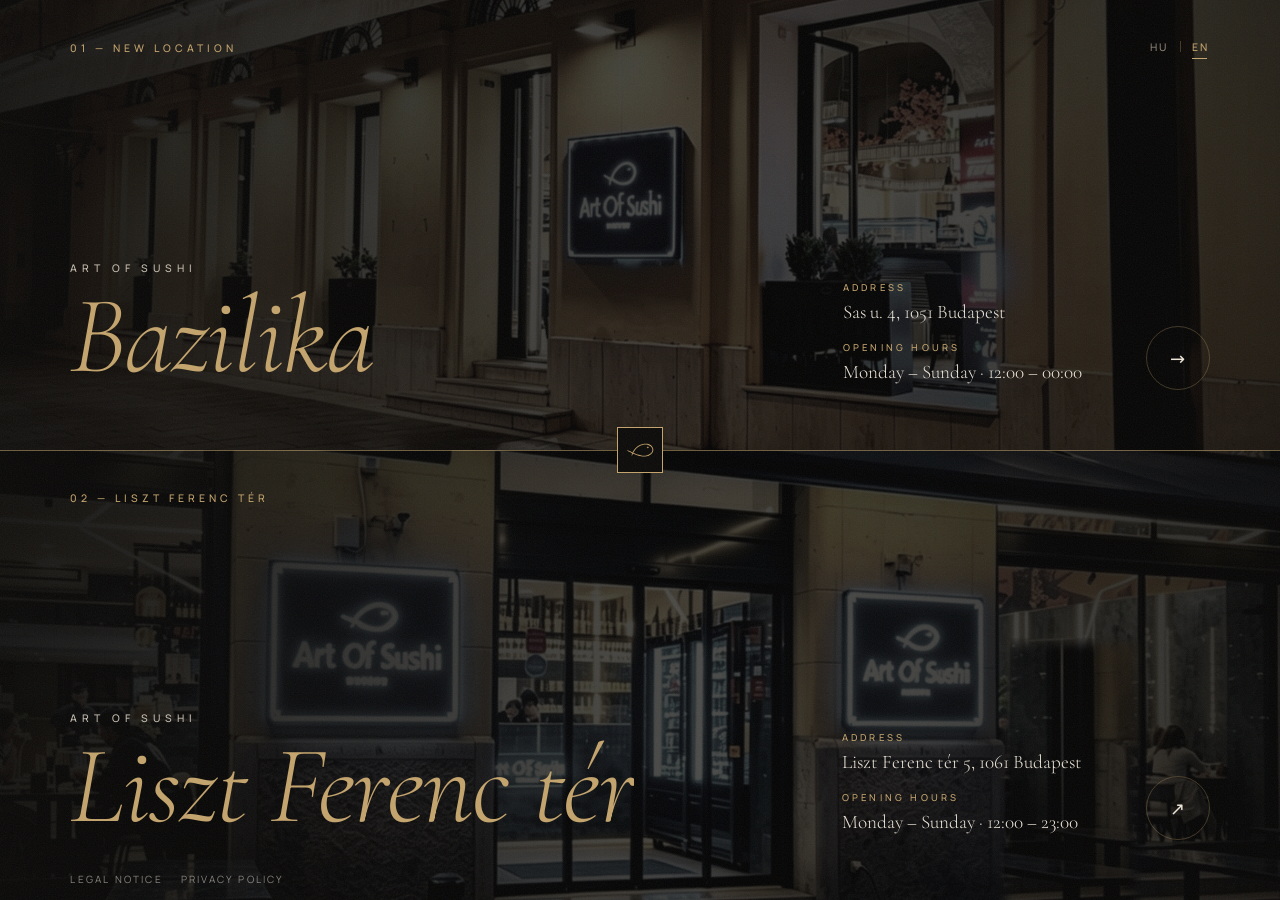
==== index.html @ 46c4f37b "Site files from live artofsushibp.hu (2026-11-20 snapshot) Co-Authored-By: Claude Opus 5.5 <noreply@" ====
<!doctype html>
<html lang="hu" data-open="12:00" data-close="00:00" data-phone="+36 30 516 1606">
<head>
  <meta charset="utf-8">
  <meta name="viewport" content="width=device-width, initial-scale=1">
  <title>Art of Sushi · Budapest · Bazilika &amp; Liszt Ferenc tér</title>
  <meta name="description" content="Art of Sushi Budapesten – két üzlet: az új Bazilika üzlet (Sas u. 4, 1051) és a Liszt Ferenc téri üzlet (Liszt Ferenc tér 5, 1061).">
  <link rel="canonical" href="https://artofsushibp.hu/">
  <meta property="og:title" content="Art of Sushi · Budapest">
  <meta property="og:description" content="Válasszon üzletet: Bazilika (Sas u. 4) vagy Liszt Ferenc tér 5.">
  <meta property="og:type" content="website">
  <meta property="og:url" content="https://artofsushibp.hu/">
  <meta property="og:image" content="https://artofsushibp.hu/images/ART02955.jpg">
  <meta property="og:site_name" content="Art of Sushi">
  <meta property="og:locale" content="hu_HU">
  <meta name="twitter:card" content="summary_large_image">
  <meta name="theme-color" content="#0b0a09">
  <link rel="icon" href="images/favicon.svg" type="image/svg+xml">

  <link rel="stylesheet" href="fonts/fonts.css?v=feef1cb7af">
  <link rel="stylesheet" href="css/entry.css?v=b4623e54b3">
  <script src="js/early.js?v=b8d6bb93be"></script>
  <script type="application/ld+json">
  {
    "@context": "https://schema.org",
    "@type": "WebSite",
    "name": "Art of Sushi Bazilika",
    "alternateName": ["Art of Sushi Budapest", "artofsushibp.hu"],
    "url": "https://artofsushibp.hu/"
  }
  </script>
</head>
<body>

  <main class="entry" aria-label="Válasszon üzletet">

    <!-- Új üzlet -->
    <a class="shop shop--new" href="bazilika.html" data-shop="new">
      <span class="shop__media"><img src="images/facade-bazilika.jpg" alt="" fetchpriority="high" width="2400" height="927"></span>
      <span class="shop__shade" aria-hidden="true"></span>
      <span class="shop__inner">
        <span class="shop__index"><span class="m"><span>01 — Új üzlet</span></span></span>
        <span class="shop__name">
          <span class="shop__brand"><span class="m"><span>Art of Sushi</span></span></span>
          <span class="shop__title"><span class="m"><span><em>Bazilika</em></span></span></span>
        </span>
        <span class="shop__info">
          <span class="shop__row"><span class="m"><span><small>Cím</small>Sas u. 4, 1051 Budapest</span></span></span>
          <span class="shop__row"><span class="m"><span><small>Nyitvatartás</small><span>Hétfő – Vasárnap · 12:00 – 00:00</span></span></span></span>
        </span>
        <span class="shop__go" aria-hidden="true"><i>→</i></span>
      </span>
    </a>

    <!-- Középső választóvonal -->
    <div class="divider" aria-hidden="true">
      <span class="divider__line"></span>
      <span class="divider__mark"><svg class="fishmark" viewBox="276 62 304 154" aria-hidden="true" focusable="false"><path fill="currentColor" d="M 338.726562 206.339844 C 340.070312 203.355469 341.234375 200.652344 342.347656 198.0625 C 343.597656 195.5 344.71875 193.035156 345.769531 190.496094 C 346.984375 188 348.09375 185.425781 349.222656 182.621094 C 349.859375 181.242188 350.492188 179.800781 351.128906 178.28125 C 351.773438 176.765625 352.359375 175.144531 353.152344 173.5 C 353.558594 172.597656 354.0625 171.472656 354.65625 170.152344 C 355.246094 168.828125 355.898438 167.300781 356.78125 165.683594 C 357.625 164.050781 358.550781 162.257812 359.539062 160.335938 L 359.632812 160.15625 C 359.695312 160.023438 359.851562 159.769531 359.960938 159.582031 L 360.6875 158.355469 C 361.167969 157.53125 361.65625 156.703125 362.148438 155.867188 C 363.128906 154.199219 364.097656 152.484375 365.242188 150.851562 C 366.34375 149.1875 367.464844 147.503906 368.597656 145.796875 C 369.820312 144.15625 371.058594 142.492188 372.308594 140.808594 C 382.4375 127.433594 395.820312 114.582031 411.476562 104.066406 C 427.105469 93.550781 445.085938 85.460938 463.503906 81.546875 C 472.699219 79.601562 481.976562 78.601562 490.964844 78.914062 C 492.085938 78.957031 493.207031 79 494.320312 79.042969 C 495.433594 79.09375 496.535156 79.238281 497.640625 79.328125 C 498.738281 79.449219 499.84375 79.5 500.925781 79.671875 C 502.011719 79.835938 503.089844 80 504.167969 80.160156 C 508.457031 80.808594 512.5625 81.84375 516.53125 83.125 C 532.382812 88.320312 545.203125 97.824219 552.824219 107.941406 C 556.675781 112.992188 559.238281 118.164062 560.789062 122.894531 C 561.546875 125.269531 562.035156 127.535156 562.386719 129.636719 C 562.660156 131.746094 562.839844 133.699219 562.828125 135.460938 C 562.84375 138.988281 562.472656 141.738281 562.121094 143.589844 C 561.976562 144.523438 561.765625 145.21875 561.675781 145.695312 C 561.570312 146.171875 561.511719 146.417969 561.511719 146.417969 C 561.511719 146.417969 561.457031 146.660156 561.320312 147.128906 C 561.179688 147.597656 561 148.300781 560.714844 149.207031 C 560.125 151.011719 559.175781 153.65625 557.539062 156.882812 C 555.890625 160.097656 553.59375 163.925781 550.296875 167.90625 C 548.679688 169.917969 546.800781 171.953125 544.703125 173.996094 C 542.605469 176.042969 540.273438 178.085938 537.691406 180.050781 C 532.539062 183.996094 526.441406 187.726562 519.511719 190.738281 C 516.03125 192.234375 512.429688 193.582031 508.507812 194.621094 C 507.542969 194.898438 506.566406 195.179688 505.585938 195.460938 C 504.589844 195.691406 503.585938 195.925781 502.582031 196.15625 C 501.570312 196.378906 500.566406 196.652344 499.535156 196.84375 C 498.503906 197.027344 497.46875 197.210938 496.425781 197.398438 C 488.078125 198.855469 479.199219 199.5 470.0625 199.320312 C 460.925781 199.121094 451.542969 198.148438 442.125 196.554688 C 432.703125 194.972656 423.253906 192.757812 413.921875 190.0625 C 404.558594 187.441406 395.339844 184.328125 386.332031 181.019531 C 377.324219 177.714844 368.546875 174.144531 360.097656 170.441406 C 357.976562 169.53125 355.882812 168.609375 353.816406 167.660156 C 351.746094 166.71875 349.683594 165.808594 347.65625 164.859375 C 345.632812 163.910156 343.625 162.972656 341.636719 162.042969 C 339.785156 161.152344 337.953125 160.273438 336.140625 159.402344 C 327.210938 155.105469 319.957031 151.402344 316.320312 149.582031 C 302.910156 142.789062 294.574219 140.277344 281.964844 137.167969 C 291.640625 145.820312 298.414062 151.34375 311.851562 158.324219 C 315.5 160.195312 322.804688 163.945312 331.835938 168.304688 C 333.671875 169.183594 335.527344 170.074219 337.402344 170.976562 C 339.417969 171.921875 341.453125 172.875 343.507812 173.835938 C 345.5625 174.796875 347.660156 175.722656 349.757812 176.679688 C 351.859375 177.640625 353.988281 178.582031 356.144531 179.507812 C 364.738281 183.273438 373.699219 186.917969 382.914062 190.300781 C 392.128906 193.679688 401.585938 196.875 411.214844 199.570312 C 420.828125 202.34375 430.640625 204.640625 440.472656 206.296875 C 450.308594 207.957031 460.175781 208.984375 469.871094 209.1875 C 479.566406 209.375 489.085938 208.691406 498.117188 207.113281 C 499.246094 206.910156 500.367188 206.707031 501.484375 206.507812 C 502.597656 206.296875 503.695312 206.007812 504.789062 205.761719 C 505.886719 205.507812 506.972656 205.253906 508.054688 205.003906 C 509.125 204.695312 510.1875 204.390625 511.246094 204.089844 C 515.476562 202.964844 519.597656 201.429688 523.4375 199.769531 C 531.144531 196.414062 537.917969 192.273438 543.683594 187.855469 C 546.570312 185.652344 549.191406 183.355469 551.5625 181.042969 C 553.929688 178.738281 556.058594 176.425781 557.914062 174.125 C 561.671875 169.566406 564.363281 165.117188 566.300781 161.328125 C 568.226562 157.527344 569.367188 154.355469 570.074219 152.183594 C 570.417969 151.089844 570.632812 150.238281 570.800781 149.675781 C 570.964844 149.109375 571.035156 148.8125 571.035156 148.8125 C 571.035156 148.8125 571.101562 148.515625 571.234375 147.9375 C 571.347656 147.355469 571.59375 146.511719 571.773438 145.371094 C 572.203125 143.113281 572.671875 139.734375 572.652344 135.375 C 572.664062 133.199219 572.453125 130.789062 572.101562 128.171875 C 571.679688 125.570312 571.070312 122.777344 570.144531 119.875 C 568.261719 114.09375 565.15625 107.890625 560.65625 101.984375 C 551.710938 90.148438 537.316406 79.585938 519.59375 73.753906 C 501.746094 67.992188 481.222656 67.589844 461.441406 71.886719 C 441.621094 76.101562 422.535156 84.714844 405.972656 95.847656 C 389.386719 106.988281 375.210938 120.605469 364.449219 134.8125 C 363.121094 136.601562 361.789062 138.355469 360.511719 140.117188 C 359.304688 141.929688 358.113281 143.722656 356.941406 145.488281 C 355.726562 147.230469 354.695312 149.050781 353.648438 150.832031 C 353.125 151.71875 352.609375 152.601562 352.09375 153.476562 C 351.835938 153.914062 351.582031 154.351562 351.324219 154.785156 C 351.210938 154.984375 351.042969 155.257812 350.976562 155.398438 L 350.878906 155.59375 C 349.824219 157.640625 348.84375 159.554688 347.945312 161.296875 C 347.015625 163.027344 346.320312 164.660156 345.699219 166.074219 C 345.074219 167.488281 344.542969 168.695312 344.117188 169.660156 C 343.292969 171.425781 342.726562 173.183594 342.15625 174.847656 C 341.589844 176.511719 341.082031 178.109375 340.617188 179.648438 C 339.839844 182.785156 339.285156 185.71875 338.828125 188.566406 C 338.535156 191.464844 338.371094 194.292969 338.28125 197.1875 C 338.328125 200.113281 338.519531 203.125 338.726562 206.339844 "/><path fill="currentColor" stroke-width="2.997" stroke-linecap="butt" stroke-linejoin="miter" stroke="currentColor" stroke-miterlimit="10" d="M 0.00126983 0.00166563 C -0.280181 -6.037791 -10.017583 -8.508301 -13.234718 -3.387467 C -16.451853 1.729458 -10.248216 9.402892 -4.533209 7.436648 C 1.185707 5.470404 1.510157 -4.212273 -4.013308 -6.663237 " transform="matrix(0.999288, 0, 0, -0.999288, 519.787794, 109.892289)"/></svg></span>
    </div>

    <!-- Régi üzlet -->
    <a class="shop shop--old" href="https://artofsushi.hu/" data-shop="old">
      <span class="shop__media"><img src="images/facade-liszt.jpg" alt="" width="2400" height="1025"></span>
      <span class="shop__shade" aria-hidden="true"></span>
      <span class="shop__inner">
        <span class="shop__index"><span class="m"><span>02 — Liszt Ferenc tér</span></span></span>
        <span class="shop__name">
          <span class="shop__brand"><span class="m"><span>Art of Sushi</span></span></span>
          <span class="shop__title"><span class="m"><span><em>Liszt Ferenc tér</em></span></span></span>
        </span>
        <span class="shop__info">
          <span class="shop__row"><span class="m"><span><small>Cím</small>Liszt Ferenc tér 5, 1061 Budapest</span></span></span>
          <span class="shop__row"><span class="m"><span><small>Nyitvatartás</small>Hétfő – Vasárnap · 12:00 – 23:00</span></span></span>
        </span>
        <span class="shop__go" aria-hidden="true"><i>↗</i></span>
      </span>
    </a>

  </main>

  <!-- Nyelvváltó -->
  <div class="entry-lang"><div class="lang" role="group" aria-label="Nyelv / Language"><button type="button" data-lang="hu" aria-pressed="true" lang="hu">HU</button><span aria-hidden="true"></span><button type="button" data-lang="en" aria-pressed="false" lang="en">EN</button></div></div>

  <!-- Jogi linkek -->
  <nav class="entry-legal" aria-label="Jogi információk"><a href="impresszum.html">Impresszum</a><a href="adatkezeles.html">Adatkezelési tájékoztató</a></nav>

  <!-- Átmenet -->
  <div class="curtain" aria-hidden="true"></div>

  <script src="js/content-i18n.js?v=18daadabd7"></script>
  <script src="js/i18n.js?v=87460ef37c"></script>
  <script src="js/entry.js?v=c4b6f5b7b9"></script>
</body>
</html>
---- fonts/fonts.css ----
/* Saját tárhelyen lévő betűtípusok (GDPR: nincs kérés a Google felé). Forrás: Google Fonts, SIL Open Font License. */
/* latin-ext */
@font-face {
  font-family: 'Cormorant Garamond';
  font-style: italic;
  font-weight: 300;
  font-display: swap;
  src: url(CormorantGaramond-300i-latin-ext.woff2) format('woff2');
  unicode-range: U+0100-02BA, U+02BD-02C5, U+02C7-02CC, U+02CE-02D7, U+02DD-02FF, U+0304, U+0308, U+0329, U+1D00-1DBF, U+1E00-1E9F, U+1EF2-1EFF, U+2020, U+20A0-20AB, U+20AD-20C4, U+2113, U+2C60-2C7F, U+A720-A7FF;
}
/* latin */
@font-face {
  font-family: 'Cormorant Garamond';
  font-style: italic;
  font-weight: 300;
  font-display: swap;
  src: url(CormorantGaramond-300i-latin.woff2) format('woff2');
  unicode-range: U+0000-00FF, U+0131, U+0152-0153, U+02BB-02BC, U+02C6, U+02DA, U+02DC, U+0304, U+0308, U+0329, U+2000-206F, U+20AC, U+2122, U+2191, U+2193, U+2212, U+2215, U+FEFF, U+FFFD;
}
/* latin-ext */
@font-face {
  font-family: 'Cormorant Garamond';
  font-style: italic;
  font-weight: 400;
  font-display: swap;
  src: url(CormorantGaramond-400i-latin-ext.woff2) format('woff2');
  unicode-range: U+0100-02BA, U+02BD-02C5, U+02C7-02CC, U+02CE-02D7, U+02DD-02FF, U+0304, U+0308, U+0329, U+1D00-1DBF, U+1E00-1E9F, U+1EF2-1EFF, U+2020, U+20A0-20AB, U+20AD-20C4, U+2113, U+2C60-2C7F, U+A720-A7FF;
}
/* latin */
@font-face {
  font-family: 'Cormorant Garamond';
  font-style: italic;
  font-weight: 400;
  font-display: swap;
  src: url(CormorantGaramond-400i-latin.woff2) format('woff2');
  unicode-range: U+0000-00FF, U+0131, U+0152-0153, U+02BB-02BC, U+02C6, U+02DA, U+02DC, U+0304, U+0308, U+0329, U+2000-206F, U+20AC, U+2122, U+2191, U+2193, U+2212, U+2215, U+FEFF, U+FFFD;
}
/* latin-ext */
@font-face {
  font-family: 'Cormorant Garamond';
  font-style: normal;
  font-weight: 300;
  font-display: swap;
  src: url(CormorantGaramond-300-latin-ext.woff2) format('woff2');
  unicode-range: U+0100-02BA, U+02BD-02C5, U+02C7-02CC, U+02CE-02D7, U+02DD-02FF, U+0304, U+0308, U+0329, U+1D00-1DBF, U+1E00-1E9F, U+1EF2-1EFF, U+2020, U+20A0-20AB, U+20AD-20C4, U+2113, U+2C60-2C7F, U+A720-A7FF;
}
/* latin */
@font-face {
  font-family: 'Cormorant Garamond';
  font-style: normal;
  font-weight: 300;
  font-display: swap;
  src: url(CormorantGaramond-300-latin.woff2) format('woff2');
  unicode-range: U+0000-00FF, U+0131, U+0152-0153, U+02BB-02BC, U+02C6, U+02DA, U+02DC, U+0304, U+0308, U+0329, U+2000-206F, U+20AC, U+2122, U+2191, U+2193, U+2212, U+2215, U+FEFF, U+FFFD;
}
/* latin-ext */
@font-face {
  font-family: 'Cormorant Garamond';
  font-style: normal;
  font-weight: 400;
  font-display: swap;
  src: url(CormorantGaramond-400-latin-ext.woff2) format('woff2');
  unicode-range: U+0100-02BA, U+02BD-02C5, U+02C7-02CC, U+02CE-02D7, U+02DD-02FF, U+0304, U+0308, U+0329, U+1D00-1DBF, U+1E00-1E9F, U+1EF2-1EFF, U+2020, U+20A0-20AB, U+20AD-20C4, U+2113, U+2C60-2C7F, U+A720-A7FF;
}
/* latin */
@font-face {
  font-family: 'Cormorant Garamond';
  font-style: normal;
  font-weight: 400;
  font-display: swap;
  src: url(CormorantGaramond-400-latin.woff2) format('woff2');
  unicode-range: U+0000-00FF, U+0131, U+0152-0153, U+02BB-02BC, U+02C6, U+02DA, U+02DC, U+0304, U+0308, U+0329, U+2000-206F, U+20AC, U+2122, U+2191, U+2193, U+2212, U+2215, U+FEFF, U+FFFD;
}
/* latin-ext */
@font-face {
  font-family: 'Cormorant Garamond';
  font-style: normal;
  font-weight: 500;
  font-display: swap;
  src: url(CormorantGaramond-500-latin-ext.woff2) format('woff2');
  unicode-range: U+0100-02BA, U+02BD-02C5, U+02C7-02CC, U+02CE-02D7, U+02DD-02FF, U+0304, U+0308, U+0329, U+1D00-1DBF, U+1E00-1E9F, U+1EF2-1EFF, U+2020, U+20A0-20AB, U+20AD-20C4, U+2113, U+2C60-2C7F, U+A720-A7FF;
}
/* latin */
@font-face {
  font-family: 'Cormorant Garamond';
  font-style: normal;
  font-weight: 500;
  font-display: swap;
  src: url(CormorantGaramond-500-latin.woff2) format('woff2');
  unicode-range: U+0000-00FF, U+0131, U+0152-0153, U+02BB-02BC, U+02C6, U+02DA, U+02DC, U+0304, U+0308, U+0329, U+2000-206F, U+20AC, U+2122, U+2191, U+2193, U+2212, U+2215, U+FEFF, U+FFFD;
}
/* latin-ext */
@font-face {
  font-family: 'Manrope';
  font-style: normal;
  font-weight: 300;
  font-display: swap;
  src: url(Manrope-300-latin-ext.woff2) format('woff2');
  unicode-range: U+0100-02BA, U+02BD-02C5, U+02C7-02CC, U+02CE-02D7, U+02DD-02FF, U+0304, U+0308, U+0329, U+1D00-1DBF, U+1E00-1E9F, U+1EF2-1EFF, U+2020, U+20A0-20AB, U+20AD-20C4, U+2113, U+2C60-2C7F, U+A720-A7FF;
}
/* latin */
@font-face {
  font-family: 'Manrope';
  font-style: normal;
  font-weight: 300;
  font-display: swap;
  src: url(Manrope-300-latin.woff2) format('woff2');
  unicode-range: U+0000-00FF, U+0131, U+0152-0153, U+02BB-02BC, U+02C6, U+02DA, U+02DC, U+0304, U+0308, U+0329, U+2000-206F, U+20AC, U+2122, U+2191, U+2193, U+2212, U+2215, U+FEFF, U+FFFD;
}
/* latin-ext */
@font-face {
  font-family: 'Manrope';
  font-style: normal;
  font-weight: 400;
  font-display: swap;
  src: url(Manrope-400-latin-ext.woff2) format('woff2');
  unicode-range: U+0100-02BA, U+02BD-02C5, U+02C7-02CC, U+02CE-02D7, U+02DD-02FF, U+0304, U+0308, U+0329, U+1D00-1DBF, U+1E00-1E9F, U+1EF2-1EFF, U+2020, U+20A0-20AB, U+20AD-20C4, U+2113, U+2C60-2C7F, U+A720-A7FF;
}
/* latin */
@font-face {
  font-family: 'Manrope';
  font-style: normal;
  font-weight: 400;
  font-display: swap;
  src: url(Manrope-400-latin.woff2) format('woff2');
  unicode-range: U+0000-00FF, U+0131, U+0152-0153, U+02BB-02BC, U+02C6, U+02DA, U+02DC, U+0304, U+0308, U+0329, U+2000-206F, U+20AC, U+2122, U+2191, U+2193, U+2212, U+2215, U+FEFF, U+FFFD;
}
/* latin-ext */
@font-face {
  font-family: 'Manrope';
  font-style: normal;
  font-weight: 500;
  font-display: swap;
  src: url(Manrope-500-latin-ext.woff2) format('woff2');
  unicode-range: U+0100-02BA, U+02BD-02C5, U+02C7-02CC, U+02CE-02D7, U+02DD-02FF, U+0304, U+0308, U+0329, U+1D00-1DBF, U+1E00-1E9F, U+1EF2-1EFF, U+2020, U+20A0-20AB, U+20AD-20C4, U+2113, U+2C60-2C7F, U+A720-A7FF;
}
/* latin */
@font-face {
  font-family: 'Manrope';
  font-style: normal;
  font-weight: 500;
  font-display: swap;
  src: url(Manrope-500-latin.woff2) format('woff2');
  unicode-range: U+0000-00FF, U+0131, U+0152-0153, U+02BB-02BC, U+02C6, U+02DA, U+02DC, U+0304, U+0308, U+0329, U+2000-206F, U+20AC, U+2122, U+2191, U+2193, U+2212, U+2215, U+FEFF, U+FFFD;
}
/* latin-ext */
@font-face {
  font-family: 'Manrope';
  font-style: normal;
  font-weight: 600;
  font-display: swap;
  src: url(Manrope-600-latin-ext.woff2) format('woff2');
  unicode-range: U+0100-02BA, U+02BD-02C5, U+02C7-02CC, U+02CE-02D7, U+02DD-02FF, U+0304, U+0308, U+0329, U+1D00-1DBF, U+1E00-1E9F, U+1EF2-1EFF, U+2020, U+20A0-20AB, U+20AD-20C4, U+2113, U+2C60-2C7F, U+A720-A7FF;
}
/* latin */
@font-face {
  font-family: 'Manrope';
  font-style: normal;
  font-weight: 600;
  font-display: swap;
  src: url(Manrope-600-latin.woff2) format('woff2');
  unicode-range: U+0000-00FF, U+0131, U+0152-0153, U+02BB-02BC, U+02C6, U+02DA, U+02DC, U+0304, U+0308, U+0329, U+2000-206F, U+20AC, U+2122, U+2191, U+2193, U+2212, U+2215, U+FEFF, U+FFFD;
}
/* csak az oldalon használt japán írásjegyek */
@font-face {
  font-family: 'Noto Serif JP';
  font-style: normal;
  font-weight: 300;
  font-display: swap;
  src: url(NotoSerifJP-300-subset.woff2) format('woff2');
  unicode-range: U+3046, U+304d, U+3052, U+3057, U+305f, U+3069, U+306e, U+3081, U+3093, U+30ab, U+30b1, U+30b5, U+30c0, U+30c1, U+30c3, U+30d1, U+30dd, U+30e7, U+30e9, U+30eb, U+4e3c, U+523a, U+524d, U+53f8, U+5bff, U+5dfb, U+63da, U+6599, U+677f, U+6c41, U+7092, U+7269, U+7279, U+7406, U+7c73, U+7d30, U+8266, U+82b8, U+83dc, U+84b8, U+8853, U+88cf, U+88fd, U+8eab, U+8ecd, U+9244, U+98ef, U+9ba8, U+9c3b, U+9ed2, U+9f8d;
}
/* csak az oldalon használt japán írásjegyek */
@font-face {
  font-family: 'Noto Serif JP';
  font-style: normal;
  font-weight: 500;
  font-display: swap;
  src: url(NotoSerifJP-500-subset.woff2) format('woff2');
  unicode-range: U+3046, U+304d, U+3052, U+3057, U+305f, U+3069, U+306e, U+3081, U+3093, U+30ab, U+30b1, U+30b5, U+30c0, U+30c1, U+30c3, U+30d1, U+30dd, U+30e7, U+30e9, U+30eb, U+4e3c, U+523a, U+524d, U+53f8, U+5bff, U+5dfb, U+63da, U+6599, U+677f, U+6c41, U+7092, U+7269, U+7279, U+7406, U+7c73, U+7d30, U+8266, U+82b8, U+83dc, U+84b8, U+8853, U+88cf, U+88fd, U+8eab, U+8ecd, U+9244, U+98ef, U+9ba8, U+9c3b, U+9ed2, U+9f8d;
}
---- css/entry.css ----
/* Art of Sushi — üzletválasztó kezdőlap */
:root{
  --bg:#0b0a09; --text:#ede6d9; --text-2:#c8c0b2; --muted:#8a8274;
  --gold:#c4a46c; --line:rgba(196,164,108,.3);
  --f-display:"Cormorant Garamond","Times New Roman",serif;
  --f-body:"Manrope",system-ui,sans-serif;
  --f-jp:"Noto Serif JP",serif;
  --pad:clamp(22px,5.5vw,96px);
  --ease:cubic-bezier(.19,1,.22,1); --ease-io:cubic-bezier(.77,0,.18,1);
}
*,*::before,*::after{box-sizing:border-box}
html,body{margin:0;height:100%;background:var(--bg);color:var(--text);overflow:hidden}
body{font:300 15px/1.6 var(--f-body);-webkit-font-smoothing:antialiased}
body::after{content:"";position:fixed;inset:0;pointer-events:none;z-index:50;opacity:.07;
  background-image:url("data:image/svg+xml,%3Csvg xmlns='http://www.w3.org/2000/svg' width='160' height='160'%3E%3Cfilter id='n'%3E%3CfeTurbulence type='fractalNoise' baseFrequency='.9' numOctaves='3' stitchTiles='stitch'/%3E%3C/filter%3E%3Crect width='100%25' height='100%25' filter='url(%23n)'/%3E%3C/svg%3E")}
img{display:block}
em{font-style:italic;font-weight:300;color:var(--gold)}
.jp{font-family:var(--f-jp);font-weight:300}
:focus-visible{outline:1px solid var(--gold);outline-offset:-6px}
.m{display:inline-block;overflow:hidden;vertical-align:top;padding-bottom:.08em}
.m>span{display:inline-block}

/* ---------- Váz ---------- */
.entry{position:fixed;inset:0;display:flex;flex-direction:column}
.shop{position:relative;flex:1 1 0;min-height:0;overflow:hidden;text-decoration:none;color:inherit;display:block;
  transition:flex-grow 1.2s var(--ease-io)}
.shop__media{position:absolute;inset:0;overflow:hidden;will-change:clip-path}
.shop__media img{width:100%;height:100%;object-fit:cover;transform:scale(1.06) translate3d(0,var(--py,0px),0);filter:brightness(.5) saturate(.9);
  transition:filter 1.2s var(--ease),transform 1.6s var(--ease)}
.shop__shade{position:absolute;inset:0;pointer-events:none;background:linear-gradient(90deg,rgba(11,10,9,.85) 0%,rgba(11,10,9,.35) 55%,rgba(11,10,9,.6) 100%)}
.shop__inner{position:absolute;inset:0;display:grid;grid-template-columns:1fr auto auto;align-items:end;gap:clamp(24px,5vw,90px);
  padding:0 var(--pad) clamp(26px,6vh,64px)}
.shop__index{position:absolute;top:clamp(22px,4.5vh,44px);left:var(--pad);font:500 10.5px var(--f-body);letter-spacing:.38em;text-transform:uppercase;color:var(--gold)}
.shop__name{display:flex;flex-direction:column}
.shop__brand{font:500 10.5px var(--f-body);letter-spacing:.46em;text-transform:uppercase;color:var(--text-2);margin-bottom:10px}
.shop__title{font:300 clamp(56px,8.6vw,150px)/.92 var(--f-display);letter-spacing:-.015em;white-space:nowrap}
.shop__info{display:flex;flex-direction:column;gap:14px;padding-bottom:10px}
.shop__row{font:300 clamp(17px,1.5vw,22px)/1.3 var(--f-display);color:var(--text)}
.shop__row small{display:block;font:500 9.5px var(--f-body);letter-spacing:.34em;text-transform:uppercase;color:var(--gold);margin-bottom:6px}
.shop__go{width:clamp(56px,5vw,74px);height:clamp(56px,5vw,74px);border-radius:50%;border:1px solid var(--line);display:grid;place-items:center;margin-bottom:6px;position:relative;overflow:hidden;
  transition:border-color .8s var(--ease),transform 1s var(--ease)}
.shop__go::before{content:"";position:absolute;inset:0;border-radius:50%;background:var(--gold);transform:scale(0);transition:transform .8s var(--ease)}
.shop__go i{position:relative;font-style:normal;font-size:18px;color:var(--text);transition:color .6s,transform .8s var(--ease)}

/* ---------- Választóvonal ---------- */
.divider{position:relative;flex:0 0 0;z-index:5;pointer-events:none}
.divider__line{position:absolute;left:0;right:0;top:-.5px;height:1px;background:var(--gold);opacity:.55;transform:scaleX(0);transition:transform 1.3s var(--ease-io) .15s,opacity .6s}
.divider__mark{position:absolute;left:50%;top:0;width:46px;height:46px;margin:-23px 0 0 -23px;display:grid;place-items:center;background:var(--bg);border:1px solid var(--gold);color:var(--gold);font-size:19px;padding:0 8px;
  opacity:0;transform:scale(.6) rotate(-8deg);transition:opacity 1s var(--ease) .9s,transform 1.2s var(--ease) .9s}

/* ---------- Nyitó animáció ---------- */
.js .shop--new .shop__media{clip-path:inset(100% 0 0 0)}
.js .shop--old .shop__media{clip-path:inset(0 0 100% 0)}
.shop__media{transition:clip-path 1.6s var(--ease-io) .75s}
.js .shop__media img{transform:scale(1.3)}
.js .shop .m>span{transform:translateY(110%);transition:transform 1.5s var(--ease)}
.js .shop__go{opacity:0;transform:scale(.7)}
.js .shop__shade{opacity:0;transition:opacity 1.4s var(--ease) 1s}

.ready .divider__line{transform:scaleX(1)}
.ready .divider__mark{opacity:1;transform:none}
.ready .shop .shop__media{clip-path:inset(0 0 0 0)}
.ready .shop .shop__media img{transform:scale(1.06) translate3d(0,var(--py,0px),0)}
.ready .shop__shade{opacity:1}
.ready .shop .m>span{transform:none}
.ready .shop__go{opacity:1;transform:none;transition:opacity 1s var(--ease) 1.9s,transform 1.2s var(--ease) 1.9s,border-color .8s var(--ease)}
.ready .shop--new .m>span{transition-delay:1.35s}
.ready .shop--new .shop__title .m>span{transition-delay:1.45s}
.ready .shop--new .shop__row:nth-child(1) .m>span{transition-delay:1.6s}
.ready .shop--new .shop__row:nth-child(2) .m>span{transition-delay:1.68s}
.ready .shop--old .m>span{transition-delay:1.5s}
.ready .shop--old .shop__title .m>span{transition-delay:1.6s}
.ready .shop--old .shop__row:nth-child(1) .m>span{transition-delay:1.75s}
.ready .shop--old .shop__row:nth-child(2) .m>span{transition-delay:1.83s}
/* a nyitás után a hover-átmenetek ne várjanak */
.settled .shop .m>span{transition-delay:0s!important}
.settled .shop__go{transition:border-color .8s var(--ease),transform 1s var(--ease)}

/* ---------- Hover (egér) ---------- */
@media (hover:hover) and (pointer:fine){
  .settled .shop:hover{flex-grow:1.32}
  .settled .entry:hover .shop:not(:hover) .shop__media img{filter:brightness(.28) saturate(.6)}
  .settled .shop:hover .shop__media img{filter:brightness(.72) saturate(1);transform:scale(1.02) translate3d(0,var(--py,0px),0)}
  .settled .shop:hover .shop__go{border-color:var(--gold);transform:scale(1.08)}
  .settled .shop:hover .shop__go::before{transform:scale(1)}
  .settled .shop:hover .shop__go i{color:var(--bg);transform:translateX(3px)}
  .settled .shop--old:hover .shop__go i{transform:translate(2px,-2px)}
}
.settled .shop:focus-visible .shop__go::before{transform:scale(1)}
.settled .shop:focus-visible .shop__go i{color:var(--bg)}

/* ---------- Kilépés ---------- */
.leaving .shop{transition:flex-grow 1.15s cubic-bezier(.55,0,.15,1)}
.leaving .shop.is-chosen{flex-grow:6}
.leaving .shop:not(.is-chosen){flex-grow:.0001}
.leaving .shop .m>span{transform:translateY(-110%);transition:transform .9s var(--ease-io)!important;transition-delay:0s!important}
.leaving .shop__go,.leaving .divider__mark{opacity:0;transition:opacity .5s!important}
.leaving .divider__line{opacity:0}
.leaving .shop.is-chosen .shop__media img{transform:scale(1.12);filter:brightness(.45)}
.curtain{position:fixed;inset:0;z-index:40;background:var(--bg);opacity:0;pointer-events:none;transition:opacity .55s var(--ease) .75s}
.leaving .curtain{opacity:1;pointer-events:auto}

/* ---------- Nyelvváltó ---------- */
.lang{display:inline-flex;align-items:center;gap:11px;font:500 10.5px/1 var(--f-body);letter-spacing:.24em}
.lang button{position:relative;background:none;border:0;margin:0;padding:7px 0;color:var(--muted);font:inherit;letter-spacing:inherit;cursor:pointer;transition:color .5s var(--ease)}
.lang button:hover{color:var(--text)}
.lang button[aria-pressed="true"]{color:var(--gold);cursor:default}
.lang button::after{content:"";position:absolute;left:0;right:.24em;bottom:0;height:1px;background:var(--gold);transform:scaleX(0);transform-origin:left;transition:transform .7s var(--ease)}
.lang button[aria-pressed="true"]::after{transform:none}
.lang span{width:1px;height:11px;background:var(--line)}
.entry-lang{position:fixed;z-index:30;top:calc(clamp(22px,4.5vh,44px) - 7px);right:var(--pad);opacity:0;transition:opacity 1.2s var(--ease) 2s}
.ready .entry-lang{opacity:1}
.settled .entry-lang{transition-delay:0s}
.leaving .entry-lang{opacity:0;transition:opacity .4s}
.entry-legal{position:fixed;z-index:30;left:var(--pad);bottom:calc(14px + env(safe-area-inset-bottom,0px));display:flex;gap:18px;font:400 10px var(--f-body);letter-spacing:.22em;text-transform:uppercase;opacity:0;transition:opacity 1.2s var(--ease) 2s}
.entry-legal a{color:rgba(237,230,217,.55);text-decoration:none}
.entry-legal a:hover,.entry-legal a:focus-visible{color:var(--gold)}
.ready .entry-legal{opacity:1}
.leaving .entry-legal{opacity:0;transition:opacity .4s}
.lang-fade .shop__inner{transition:opacity .34s var(--ease)}
.lang-out .shop__inner{opacity:0}

/* ---------- Mobil ---------- */
@media (max-width:760px){
  .shop__inner{grid-template-columns:1fr auto;grid-template-rows:auto auto;align-content:end;row-gap:18px;padding-bottom:clamp(22px,4vh,40px)}
  .shop__name{grid-column:1 / -1;grid-row:1}
  .shop__go{grid-column:2;grid-row:2;align-self:end;width:44px;height:44px;margin:0}
  .shop__go i{font-size:15px}
  .shop__info{grid-column:1;grid-row:2;gap:10px;padding-bottom:0}
  .shop__title{font-size:clamp(42px,12.6vw,84px)}
  .shop__row{font-size:16px}
  .shop__brand{margin-bottom:6px;font-size:9.5px}
  .shop__index{font-size:9.5px;letter-spacing:.3em}
  .shop__media img{object-position:center}
  .shop--new .shop__media img{object-position:26% 50%}
  .shop--old .shop__media img{object-position:50% 50%}
}

/* ---------- Csökkentett mozgás ---------- */
@media (prefers-reduced-motion:reduce){
  *,*::before,*::after{transition-duration:.01ms!important;transition-delay:0s!important;animation:none!important}
}

.fishmark{display:block;width:100%;height:auto;color:var(--gold);overflow:visible}
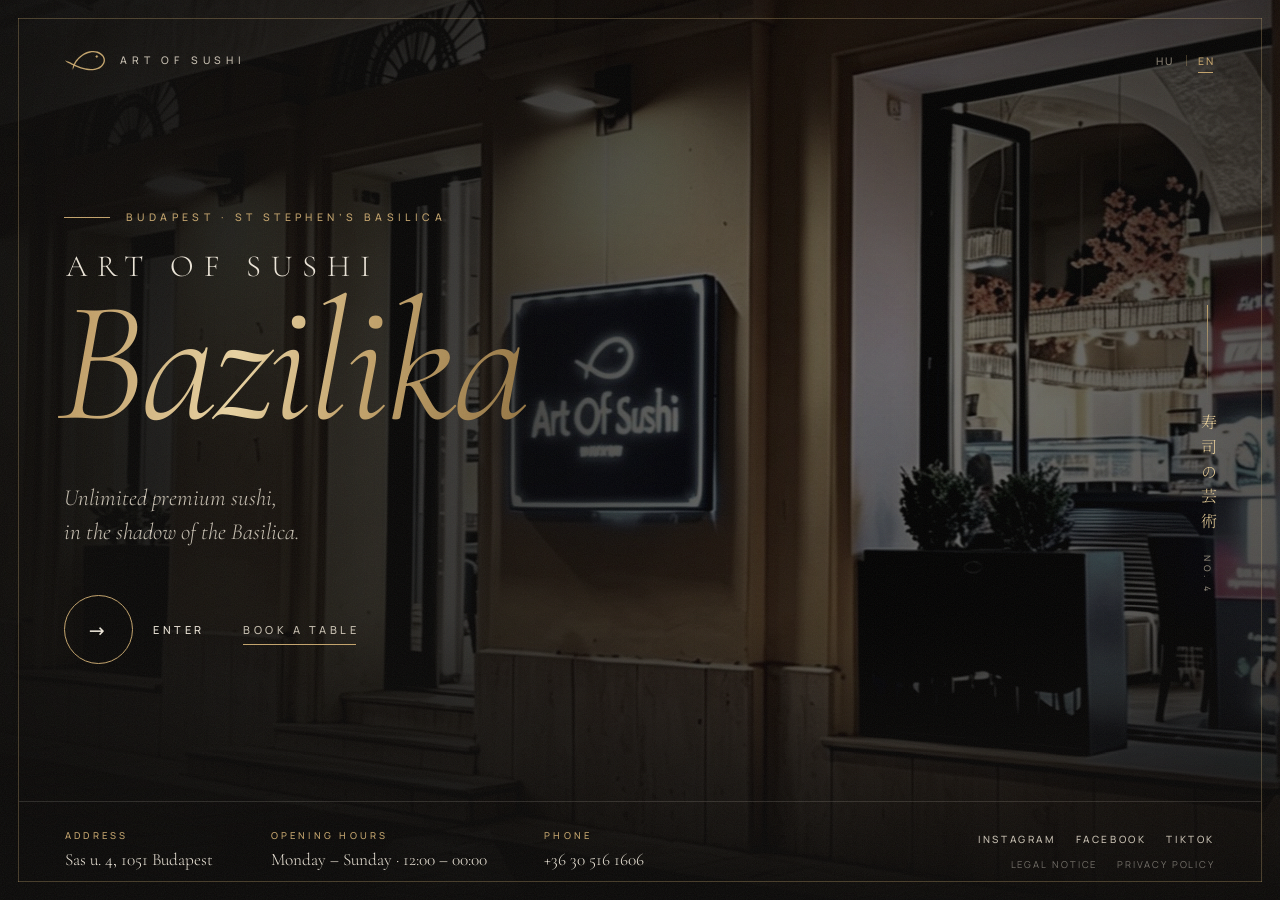
==== commit 33e11a6e: "Entry page: single-shop facade (Bazilika only), old shop removed Co-Authored-By: Claude Opus 5.5 <no" ====
--- a/index.html
+++ b/index.html
@@ -2,23 +2,24 @@
 <html lang="hu" data-open="12:00" data-close="00:00" data-phone="+36 30 516 1606">
 <head>
   <meta charset="utf-8">
-  <meta name="viewport" content="width=device-width, initial-scale=1">
-  <title>Art of Sushi · Budapest · Bazilika &amp; Liszt Ferenc tér</title>
-  <meta name="description" content="Art of Sushi Budapesten – két üzlet: az új Bazilika üzlet (Sas u. 4, 1051) és a Liszt Ferenc téri üzlet (Liszt Ferenc tér 5, 1061).">
+  <meta name="viewport" content="width=device-width, initial-scale=1, viewport-fit=cover">
+  <title>Art of Sushi Bazilika · Budapest</title>
+  <meta name="description" content="Art of Sushi Bazilika – korlátlan prémium sushi a Szent István-bazilika mellett. Budapest, Sas u. 4, 1051. Nyitva minden nap 12:00–00:00.">
   <link rel="canonical" href="https://artofsushibp.hu/">
-  <meta property="og:title" content="Art of Sushi · Budapest">
-  <meta property="og:description" content="Válasszon üzletet: Bazilika (Sas u. 4) vagy Liszt Ferenc tér 5.">
+  <meta property="og:title" content="Art of Sushi Bazilika · Budapest">
+  <meta property="og:description" content="Korlátlan prémium sushi a Szent István-bazilika mellett. Sas u. 4, 1051 Budapest.">
   <meta property="og:type" content="website">
   <meta property="og:url" content="https://artofsushibp.hu/">
-  <meta property="og:image" content="https://artofsushibp.hu/images/ART02955.jpg">
-  <meta property="og:site_name" content="Art of Sushi">
+  <meta property="og:image" content="https://artofsushibp.hu/images/facade-bazilika.jpg">
+  <meta property="og:site_name" content="Art of Sushi Bazilika">
   <meta property="og:locale" content="hu_HU">
   <meta name="twitter:card" content="summary_large_image">
   <meta name="theme-color" content="#0b0a09">
   <link rel="icon" href="images/favicon.svg" type="image/svg+xml">
+  <link rel="preload" as="image" href="images/facade-bazilika.jpg" fetchpriority="high">
 
   <link rel="stylesheet" href="fonts/fonts.css?v=feef1cb7af">
-  <link rel="stylesheet" href="css/entry.css?v=b4623e54b3">
+  <link rel="stylesheet" href="css/entry.css?v=2">
   <script src="js/early.js?v=b8d6bb93be"></script>
   <script type="application/ld+json">
   {
@@ -32,63 +33,68 @@
 </head>
 <body>
 
-  <main class="entry" aria-label="Válasszon üzletet">
+  <main class="stage" aria-label="Art of Sushi Bazilika">
 
-    <!-- Új üzlet -->
-    <a class="shop shop--new" href="bazilika.html" data-shop="new">
-      <span class="shop__media"><img src="images/facade-bazilika.jpg" alt="" fetchpriority="high" width="2400" height="927"></span>
-      <span class="shop__shade" aria-hidden="true"></span>
-      <span class="shop__inner">
-        <span class="shop__index"><span class="m"><span>01 — Új üzlet</span></span></span>
-        <span class="shop__name">
-          <span class="shop__brand"><span class="m"><span>Art of Sushi</span></span></span>
-          <span class="shop__title"><span class="m"><span><em>Bazilika</em></span></span></span>
-        </span>
-        <span class="shop__info">
-          <span class="shop__row"><span class="m"><span><small>Cím</small>Sas u. 4, 1051 Budapest</span></span></span>
-          <span class="shop__row"><span class="m"><span><small>Nyitvatartás</small><span>Hétfő – Vasárnap · 12:00 – 00:00</span></span></span></span>
-        </span>
-        <span class="shop__go" aria-hidden="true"><i>→</i></span>
-      </span>
-    </a>
+    <!-- Homlokzat -->
+    <div class="stage__media" aria-hidden="true">
+      <img src="images/facade-bazilika.jpg" alt="" fetchpriority="high" width="2400" height="927">
+    </div>
+    <div class="stage__shade" aria-hidden="true"></div>
+    <div class="stage__frame" aria-hidden="true"><i></i><i></i><i></i><i></i></div>
 
-    <!-- Középső választóvonal -->
-    <div class="divider" aria-hidden="true">
-      <span class="divider__line"></span>
-      <span class="divider__mark"><svg class="fishmark" viewBox="276 62 304 154" aria-hidden="true" focusable="false"><path fill="currentColor" d="M 338.726562 206.339844 C 340.070312 203.355469 341.234375 200.652344 342.347656 198.0625 C 343.597656 195.5 344.71875 193.035156 345.769531 190.496094 C 346.984375 188 348.09375 185.425781 349.222656 182.621094 C 349.859375 181.242188 350.492188 179.800781 351.128906 178.28125 C 351.773438 176.765625 352.359375 175.144531 353.152344 173.5 C 353.558594 172.597656 354.0625 171.472656 354.65625 170.152344 C 355.246094 168.828125 355.898438 167.300781 356.78125 165.683594 C 357.625 164.050781 358.550781 162.257812 359.539062 160.335938 L 359.632812 160.15625 C 359.695312 160.023438 359.851562 159.769531 359.960938 159.582031 L 360.6875 158.355469 C 361.167969 157.53125 361.65625 156.703125 362.148438 155.867188 C 363.128906 154.199219 364.097656 152.484375 365.242188 150.851562 C 366.34375 149.1875 367.464844 147.503906 368.597656 145.796875 C 369.820312 144.15625 371.058594 142.492188 372.308594 140.808594 C 382.4375 127.433594 395.820312 114.582031 411.476562 104.066406 C 427.105469 93.550781 445.085938 85.460938 463.503906 81.546875 C 472.699219 79.601562 481.976562 78.601562 490.964844 78.914062 C 492.085938 78.957031 493.207031 79 494.320312 79.042969 C 495.433594 79.09375 496.535156 79.238281 497.640625 79.328125 C 498.738281 79.449219 499.84375 79.5 500.925781 79.671875 C 502.011719 79.835938 503.089844 80 504.167969 80.160156 C 508.457031 80.808594 512.5625 81.84375 516.53125 83.125 C 532.382812 88.320312 545.203125 97.824219 552.824219 107.941406 C 556.675781 112.992188 559.238281 118.164062 560.789062 122.894531 C 561.546875 125.269531 562.035156 127.535156 562.386719 129.636719 C 562.660156 131.746094 562.839844 133.699219 562.828125 135.460938 C 562.84375 138.988281 562.472656 141.738281 562.121094 143.589844 C 561.976562 144.523438 561.765625 145.21875 561.675781 145.695312 C 561.570312 146.171875 561.511719 146.417969 561.511719 146.417969 C 561.511719 146.417969 561.457031 146.660156 561.320312 147.128906 C 561.179688 147.597656 561 148.300781 560.714844 149.207031 C 560.125 151.011719 559.175781 153.65625 557.539062 156.882812 C 555.890625 160.097656 553.59375 163.925781 550.296875 167.90625 C 548.679688 169.917969 546.800781 171.953125 544.703125 173.996094 C 542.605469 176.042969 540.273438 178.085938 537.691406 180.050781 C 532.539062 183.996094 526.441406 187.726562 519.511719 190.738281 C 516.03125 192.234375 512.429688 193.582031 508.507812 194.621094 C 507.542969 194.898438 506.566406 195.179688 505.585938 195.460938 C 504.589844 195.691406 503.585938 195.925781 502.582031 196.15625 C 501.570312 196.378906 500.566406 196.652344 499.535156 196.84375 C 498.503906 197.027344 497.46875 197.210938 496.425781 197.398438 C 488.078125 198.855469 479.199219 199.5 470.0625 199.320312 C 460.925781 199.121094 451.542969 198.148438 442.125 196.554688 C 432.703125 194.972656 423.253906 192.757812 413.921875 190.0625 C 404.558594 187.441406 395.339844 184.328125 386.332031 181.019531 C 377.324219 177.714844 368.546875 174.144531 360.097656 170.441406 C 357.976562 169.53125 355.882812 168.609375 353.816406 167.660156 C 351.746094 166.71875 349.683594 165.808594 347.65625 164.859375 C 345.632812 163.910156 343.625 162.972656 341.636719 162.042969 C 339.785156 161.152344 337.953125 160.273438 336.140625 159.402344 C 327.210938 155.105469 319.957031 151.402344 316.320312 149.582031 C 302.910156 142.789062 294.574219 140.277344 281.964844 137.167969 C 291.640625 145.820312 298.414062 151.34375 311.851562 158.324219 C 315.5 160.195312 322.804688 163.945312 331.835938 168.304688 C 333.671875 169.183594 335.527344 170.074219 337.402344 170.976562 C 339.417969 171.921875 341.453125 172.875 343.507812 173.835938 C 345.5625 174.796875 347.660156 175.722656 349.757812 176.679688 C 351.859375 177.640625 353.988281 178.582031 356.144531 179.507812 C 364.738281 183.273438 373.699219 186.917969 382.914062 190.300781 C 392.128906 193.679688 401.585938 196.875 411.214844 199.570312 C 420.828125 202.34375 430.640625 204.640625 440.472656 206.296875 C 450.308594 207.957031 460.175781 208.984375 469.871094 209.1875 C 479.566406 209.375 489.085938 208.691406 498.117188 207.113281 C 499.246094 206.910156 500.367188 206.707031 501.484375 206.507812 C 502.597656 206.296875 503.695312 206.007812 504.789062 205.761719 C 505.886719 205.507812 506.972656 205.253906 508.054688 205.003906 C 509.125 204.695312 510.1875 204.390625 511.246094 204.089844 C 515.476562 202.964844 519.597656 201.429688 523.4375 199.769531 C 531.144531 196.414062 537.917969 192.273438 543.683594 187.855469 C 546.570312 185.652344 549.191406 183.355469 551.5625 181.042969 C 553.929688 178.738281 556.058594 176.425781 557.914062 174.125 C 561.671875 169.566406 564.363281 165.117188 566.300781 161.328125 C 568.226562 157.527344 569.367188 154.355469 570.074219 152.183594 C 570.417969 151.089844 570.632812 150.238281 570.800781 149.675781 C 570.964844 149.109375 571.035156 148.8125 571.035156 148.8125 C 571.035156 148.8125 571.101562 148.515625 571.234375 147.9375 C 571.347656 147.355469 571.59375 146.511719 571.773438 145.371094 C 572.203125 143.113281 572.671875 139.734375 572.652344 135.375 C 572.664062 133.199219 572.453125 130.789062 572.101562 128.171875 C 571.679688 125.570312 571.070312 122.777344 570.144531 119.875 C 568.261719 114.09375 565.15625 107.890625 560.65625 101.984375 C 551.710938 90.148438 537.316406 79.585938 519.59375 73.753906 C 501.746094 67.992188 481.222656 67.589844 461.441406 71.886719 C 441.621094 76.101562 422.535156 84.714844 405.972656 95.847656 C 389.386719 106.988281 375.210938 120.605469 364.449219 134.8125 C 363.121094 136.601562 361.789062 138.355469 360.511719 140.117188 C 359.304688 141.929688 358.113281 143.722656 356.941406 145.488281 C 355.726562 147.230469 354.695312 149.050781 353.648438 150.832031 C 353.125 151.71875 352.609375 152.601562 352.09375 153.476562 C 351.835938 153.914062 351.582031 154.351562 351.324219 154.785156 C 351.210938 154.984375 351.042969 155.257812 350.976562 155.398438 L 350.878906 155.59375 C 349.824219 157.640625 348.84375 159.554688 347.945312 161.296875 C 347.015625 163.027344 346.320312 164.660156 345.699219 166.074219 C 345.074219 167.488281 344.542969 168.695312 344.117188 169.660156 C 343.292969 171.425781 342.726562 173.183594 342.15625 174.847656 C 341.589844 176.511719 341.082031 178.109375 340.617188 179.648438 C 339.839844 182.785156 339.285156 185.71875 338.828125 188.566406 C 338.535156 191.464844 338.371094 194.292969 338.28125 197.1875 C 338.328125 200.113281 338.519531 203.125 338.726562 206.339844 "/><path fill="currentColor" stroke-width="2.997" stroke-linecap="butt" stroke-linejoin="miter" stroke="currentColor" stroke-miterlimit="10" d="M 0.00126983 0.00166563 C -0.280181 -6.037791 -10.017583 -8.508301 -13.234718 -3.387467 C -16.451853 1.729458 -10.248216 9.402892 -4.533209 7.436648 C 1.185707 5.470404 1.510157 -4.212273 -4.013308 -6.663237 " transform="matrix(0.999288, 0, 0, -0.999288, 519.787794, 109.892289)"/></svg></span>
-    </div>
+    <!-- Felső sáv -->
+    <header class="top">
+      <a class="top__brand" href="bazilika.html" aria-label="Art of Sushi Bazilika">
+        <span class="top__mark"><svg class="fishmark" viewBox="276 62 304 154" aria-hidden="true" focusable="false"><path fill="currentColor" d="M 338.726562 206.339844 C 340.070312 203.355469 341.234375 200.652344 342.347656 198.0625 C 343.597656 195.5 344.71875 193.035156 345.769531 190.496094 C 346.984375 188 348.09375 185.425781 349.222656 182.621094 C 349.859375 181.242188 350.492188 179.800781 351.128906 178.28125 C 351.773438 176.765625 352.359375 175.144531 353.152344 173.5 C 353.558594 172.597656 354.0625 171.472656 354.65625 170.152344 C 355.246094 168.828125 355.898438 167.300781 356.78125 165.683594 C 357.625 164.050781 358.550781 162.257812 359.539062 160.335938 L 359.632812 160.15625 C 359.695312 160.023438 359.851562 159.769531 359.960938 159.582031 L 360.6875 158.355469 C 361.167969 157.53125 361.65625 156.703125 362.148438 155.867188 C 363.128906 154.199219 364.097656 152.484375 365.242188 150.851562 C 366.34375 149.1875 367.464844 147.503906 368.597656 145.796875 C 369.820312 144.15625 371.058594 142.492188 372.308594 140.808594 C 382.4375 127.433594 395.820312 114.582031 411.476562 104.066406 C 427.105469 93.550781 445.085938 85.460938 463.503906 81.546875 C 472.699219 79.601562 481.976562 78.601562 490.964844 78.914062 C 492.085938 78.957031 493.207031 79 494.320312 79.042969 C 495.433594 79.09375 496.535156 79.238281 497.640625 79.328125 C 498.738281 79.449219 499.84375 79.5 500.925781 79.671875 C 502.011719 79.835938 503.089844 80 504.167969 80.160156 C 508.457031 80.808594 512.5625 81.84375 516.53125 83.125 C 532.382812 88.320312 545.203125 97.824219 552.824219 107.941406 C 556.675781 112.992188 559.238281 118.164062 560.789062 122.894531 C 561.546875 125.269531 562.035156 127.535156 562.386719 129.636719 C 562.660156 131.746094 562.839844 133.699219 562.828125 135.460938 C 562.84375 138.988281 562.472656 141.738281 562.121094 143.589844 C 561.976562 144.523438 561.765625 145.21875 561.675781 145.695312 C 561.570312 146.171875 561.511719 146.417969 561.511719 146.417969 C 561.511719 146.417969 561.457031 146.660156 561.320312 147.128906 C 561.179688 147.597656 561 148.300781 560.714844 149.207031 C 560.125 151.011719 559.175781 153.65625 557.539062 156.882812 C 555.890625 160.097656 553.59375 163.925781 550.296875 167.90625 C 548.679688 169.917969 546.800781 171.953125 544.703125 173.996094 C 542.605469 176.042969 540.273438 178.085938 537.691406 180.050781 C 532.539062 183.996094 526.441406 187.726562 519.511719 190.738281 C 516.03125 192.234375 512.429688 193.582031 508.507812 194.621094 C 507.542969 194.898438 506.566406 195.179688 505.585938 195.460938 C 504.589844 195.691406 503.585938 195.925781 502.582031 196.15625 C 501.570312 196.378906 500.566406 196.652344 499.535156 196.84375 C 498.503906 197.027344 497.46875 197.210938 496.425781 197.398438 C 488.078125 198.855469 479.199219 199.5 470.0625 199.320312 C 460.925781 199.121094 451.542969 198.148438 442.125 196.554688 C 432.703125 194.972656 423.253906 192.757812 413.921875 190.0625 C 404.558594 187.441406 395.339844 184.328125 386.332031 181.019531 C 377.324219 177.714844 368.546875 174.144531 360.097656 170.441406 C 357.976562 169.53125 355.882812 168.609375 353.816406 167.660156 C 351.746094 166.71875 349.683594 165.808594 347.65625 164.859375 C 345.632812 163.910156 343.625 162.972656 341.636719 162.042969 C 339.785156 161.152344 337.953125 160.273438 336.140625 159.402344 C 327.210938 155.105469 319.957031 151.402344 316.320312 149.582031 C 302.910156 142.789062 294.574219 140.277344 281.964844 137.167969 C 291.640625 145.820312 298.414062 151.34375 311.851562 158.324219 C 315.5 160.195312 322.804688 163.945312 331.835938 168.304688 C 333.671875 169.183594 335.527344 170.074219 337.402344 170.976562 C 339.417969 171.921875 341.453125 172.875 343.507812 173.835938 C 345.5625 174.796875 347.660156 175.722656 349.757812 176.679688 C 351.859375 177.640625 353.988281 178.582031 356.144531 179.507812 C 364.738281 183.273438 373.699219 186.917969 382.914062 190.300781 C 392.128906 193.679688 401.585938 196.875 411.214844 199.570312 C 420.828125 202.34375 430.640625 204.640625 440.472656 206.296875 C 450.308594 207.957031 460.175781 208.984375 469.871094 209.1875 C 479.566406 209.375 489.085938 208.691406 498.117188 207.113281 C 499.246094 206.910156 500.367188 206.707031 501.484375 206.507812 C 502.597656 206.296875 503.695312 206.007812 504.789062 205.761719 C 505.886719 205.507812 506.972656 205.253906 508.054688 205.003906 C 509.125 204.695312 510.1875 204.390625 511.246094 204.089844 C 515.476562 202.964844 519.597656 201.429688 523.4375 199.769531 C 531.144531 196.414062 537.917969 192.273438 543.683594 187.855469 C 546.570312 185.652344 549.191406 183.355469 551.5625 181.042969 C 553.929688 178.738281 556.058594 176.425781 557.914062 174.125 C 561.671875 169.566406 564.363281 165.117188 566.300781 161.328125 C 568.226562 157.527344 569.367188 154.355469 570.074219 152.183594 C 570.417969 151.089844 570.632812 150.238281 570.800781 149.675781 C 570.964844 149.109375 571.035156 148.8125 571.035156 148.8125 C 571.035156 148.8125 571.101562 148.515625 571.234375 147.9375 C 571.347656 147.355469 571.59375 146.511719 571.773438 145.371094 C 572.203125 143.113281 572.671875 139.734375 572.652344 135.375 C 572.664062 133.199219 572.453125 130.789062 572.101562 128.171875 C 571.679688 125.570312 571.070312 122.777344 570.144531 119.875 C 568.261719 114.09375 565.15625 107.890625 560.65625 101.984375 C 551.710938 90.148438 537.316406 79.585938 519.59375 73.753906 C 501.746094 67.992188 481.222656 67.589844 461.441406 71.886719 C 441.621094 76.101562 422.535156 84.714844 405.972656 95.847656 C 389.386719 106.988281 375.210938 120.605469 364.449219 134.8125 C 363.121094 136.601562 361.789062 138.355469 360.511719 140.117188 C 359.304688 141.929688 358.113281 143.722656 356.941406 145.488281 C 355.726562 147.230469 354.695312 149.050781 353.648438 150.832031 C 353.125 151.71875 352.609375 152.601562 352.09375 153.476562 C 351.835938 153.914062 351.582031 154.351562 351.324219 154.785156 C 351.210938 154.984375 351.042969 155.257812 350.976562 155.398438 L 350.878906 155.59375 C 349.824219 157.640625 348.84375 159.554688 347.945312 161.296875 C 347.015625 163.027344 346.320312 164.660156 345.699219 166.074219 C 345.074219 167.488281 344.542969 168.695312 344.117188 169.660156 C 343.292969 171.425781 342.726562 173.183594 342.15625 174.847656 C 341.589844 176.511719 341.082031 178.109375 340.617188 179.648438 C 339.839844 182.785156 339.285156 185.71875 338.828125 188.566406 C 338.535156 191.464844 338.371094 194.292969 338.28125 197.1875 C 338.328125 200.113281 338.519531 203.125 338.726562 206.339844 "/><path fill="currentColor" stroke-width="2.997" stroke-linecap="butt" stroke-linejoin="miter" stroke="currentColor" stroke-miterlimit="10" d="M 0.00126983 0.00166563 C -0.280181 -6.037791 -10.017583 -8.508301 -13.234718 -3.387467 C -16.451853 1.729458 -10.248216 9.402892 -4.533209 7.436648 C 1.185707 5.470404 1.510157 -4.212273 -4.013308 -6.663237 " transform="matrix(0.999288, 0, 0, -0.999288, 519.787794, 109.892289)"/></svg></span>
+        <span class="top__word"><span class="m"><span>Art of Sushi</span></span></span>
+      </a>
+      <div class="lang" role="group" aria-label="Nyelv / Language"><button type="button" data-lang="hu" aria-pressed="true" lang="hu">HU</button><span aria-hidden="true"></span><button type="button" data-lang="en" aria-pressed="false" lang="en">EN</button></div>
+    </header>
 
-    <!-- Régi üzlet -->
-    <a class="shop shop--old" href="https://artofsushi.hu/" data-shop="old">
-      <span class="shop__media"><img src="images/facade-liszt.jpg" alt="" width="2400" height="1025"></span>
-      <span class="shop__shade" aria-hidden="true"></span>
-      <span class="shop__inner">
-        <span class="shop__index"><span class="m"><span>02 — Liszt Ferenc tér</span></span></span>
-        <span class="shop__name">
-          <span class="shop__brand"><span class="m"><span>Art of Sushi</span></span></span>
-          <span class="shop__title"><span class="m"><span><em>Liszt Ferenc tér</em></span></span></span>
-        </span>
-        <span class="shop__info">
-          <span class="shop__row"><span class="m"><span><small>Cím</small>Liszt Ferenc tér 5, 1061 Budapest</span></span></span>
-          <span class="shop__row"><span class="m"><span><small>Nyitvatartás</small>Hétfő – Vasárnap · 12:00 – 23:00</span></span></span>
-        </span>
-        <span class="shop__go" aria-hidden="true"><i>↗</i></span>
-      </span>
-    </a>
+    <!-- Függőleges japán felirat -->
+    <div class="vert" aria-hidden="true"><span class="vert__line"></span><span class="vert__jp jp">寿司の芸術</span><span class="vert__no">No. 4</span></div>
+
+    <!-- Cím -->
+    <section class="hero">
+      <p class="hero__eyebrow"><span class="m"><span>Budapest · Szent István-bazilika</span></span></p>
+      <h1 class="hero__title">
+        <span class="hero__brand"><span class="m"><span>Art of Sushi</span></span></span>
+        <span class="hero__name"><span class="m"><span><em>Bazilika</em></span></span></span>
+      </h1>
+      <p class="hero__lead"><span class="m"><span>Korlátlan prémium sushi,</span></span> <span class="m"><span>a Bazilika árnyékában.</span></span></p>
+      <div class="hero__cta">
+        <a class="btn btn--enter" href="bazilika.html" data-go>
+          <span class="btn__ring" aria-hidden="true"><i>→</i></span>
+          <span class="btn__label">Belépés</span>
+        </a>
+        <a class="btn btn--line" href="bazilika.html#foglalas" data-go><span>Asztalfoglalás</span></a>
+      </div>
+    </section>
+
+    <!-- Alsó sáv -->
+    <footer class="info">
+      <dl class="info__facts">
+        <div><dt>Cím</dt><dd><a href="https://maps.google.com/?q=Art+of+Sushi+Bazilika,+Sas+u.+4,+1051+Budapest" target="_blank" rel="noopener">Sas u. 4, 1051 Budapest</a></dd></div>
+        <div><dt>Nyitvatartás</dt><dd>Hétfő – Vasárnap · 12:00 – 00:00</dd></div>
+        <div><dt>Telefon</dt><dd><a href="tel:+36305161606">+36 30 516 1606</a></dd></div>
+      </dl>
+      <div class="info__side">
+        <nav class="info__social" aria-label="Közösségi média">
+          <a href="https://www.instagram.com/artofsushibazilika" target="_blank" rel="noopener">Instagram</a>
+          <a href="https://www.facebook.com/ArtOfSushiBazilika" target="_blank" rel="noopener">Facebook</a>
+          <a href="https://www.tiktok.com/@artofsushi_bazilika" target="_blank" rel="noopener">TikTok</a>
+        </nav>
+        <nav class="info__legal" aria-label="Jogi információk"><a href="impresszum.html">Impresszum</a><a href="adatkezeles.html">Adatkezelési tájékoztató</a></nav>
+      </div>
+    </footer>
 
   </main>
-
-  <!-- Nyelvváltó -->
-  <div class="entry-lang"><div class="lang" role="group" aria-label="Nyelv / Language"><button type="button" data-lang="hu" aria-pressed="true" lang="hu">HU</button><span aria-hidden="true"></span><button type="button" data-lang="en" aria-pressed="false" lang="en">EN</button></div></div>
-
-  <!-- Jogi linkek -->
-  <nav class="entry-legal" aria-label="Jogi információk"><a href="impresszum.html">Impresszum</a><a href="adatkezeles.html">Adatkezelési tájékoztató</a></nav>
 
   <!-- Átmenet -->
   <div class="curtain" aria-hidden="true"></div>
 
   <script src="js/content-i18n.js?v=18daadabd7"></script>
   <script src="js/i18n.js?v=87460ef37c"></script>
-  <script src="js/entry.js?v=c4b6f5b7b9"></script>
+  <script src="js/entry.js?v=2"></script>
 </body>
 </html>
--- a/css/entry.css
+++ b/css/entry.css
@@ -1,106 +1,56 @@
-/* Art of Sushi — üzletválasztó kezdőlap */
+/* Art of Sushi Bazilika — kezdőlap (egy üzlet, teljes képernyős homlokzat) */
 :root{
   --bg:#0b0a09; --text:#ede6d9; --text-2:#c8c0b2; --muted:#8a8274;
-  --gold:#c4a46c; --line:rgba(196,164,108,.3);
+  --gold:#c4a46c; --gold-2:#e2c995; --line:rgba(196,164,108,.32); --hair:rgba(237,230,217,.14);
   --f-display:"Cormorant Garamond","Times New Roman",serif;
   --f-body:"Manrope",system-ui,sans-serif;
   --f-jp:"Noto Serif JP",serif;
-  --pad:clamp(22px,5.5vw,96px);
+  --pad:clamp(22px,5vw,88px);
+  --frame:clamp(10px,1.4vw,22px);
   --ease:cubic-bezier(.19,1,.22,1); --ease-io:cubic-bezier(.77,0,.18,1);
 }
 *,*::before,*::after{box-sizing:border-box}
-html,body{margin:0;height:100%;background:var(--bg);color:var(--text);overflow:hidden}
-body{font:300 15px/1.6 var(--f-body);-webkit-font-smoothing:antialiased}
+html,body{margin:0;min-height:100%;background:var(--bg);color:var(--text)}
+body{font:300 15px/1.6 var(--f-body);-webkit-font-smoothing:antialiased;overflow-x:hidden}
 body::after{content:"";position:fixed;inset:0;pointer-events:none;z-index:50;opacity:.07;
   background-image:url("data:image/svg+xml,%3Csvg xmlns='http://www.w3.org/2000/svg' width='160' height='160'%3E%3Cfilter id='n'%3E%3CfeTurbulence type='fractalNoise' baseFrequency='.9' numOctaves='3' stitchTiles='stitch'/%3E%3C/filter%3E%3Crect width='100%25' height='100%25' filter='url(%23n)'/%3E%3C/svg%3E")}
 img{display:block}
-em{font-style:italic;font-weight:300;color:var(--gold)}
+a{color:inherit}
+em{font-style:italic;font-weight:300}
 .jp{font-family:var(--f-jp);font-weight:300}
-:focus-visible{outline:1px solid var(--gold);outline-offset:-6px}
-.m{display:inline-block;overflow:hidden;vertical-align:top;padding-bottom:.08em}
+:focus-visible{outline:1px solid var(--gold);outline-offset:4px}
+.m{display:inline-block;overflow:hidden;vertical-align:top;padding-bottom:.1em}
 .m>span{display:inline-block}
+.fishmark{display:block;width:100%;height:auto;color:var(--gold);overflow:visible}
 
-/* ---------- Váz ---------- */
-.entry{position:fixed;inset:0;display:flex;flex-direction:column}
-.shop{position:relative;flex:1 1 0;min-height:0;overflow:hidden;text-decoration:none;color:inherit;display:block;
-  transition:flex-grow 1.2s var(--ease-io)}
-.shop__media{position:absolute;inset:0;overflow:hidden;will-change:clip-path}
-.shop__media img{width:100%;height:100%;object-fit:cover;transform:scale(1.06) translate3d(0,var(--py,0px),0);filter:brightness(.5) saturate(.9);
-  transition:filter 1.2s var(--ease),transform 1.6s var(--ease)}
-.shop__shade{position:absolute;inset:0;pointer-events:none;background:linear-gradient(90deg,rgba(11,10,9,.85) 0%,rgba(11,10,9,.35) 55%,rgba(11,10,9,.6) 100%)}
-.shop__inner{position:absolute;inset:0;display:grid;grid-template-columns:1fr auto auto;align-items:end;gap:clamp(24px,5vw,90px);
-  padding:0 var(--pad) clamp(26px,6vh,64px)}
-.shop__index{position:absolute;top:clamp(22px,4.5vh,44px);left:var(--pad);font:500 10.5px var(--f-body);letter-spacing:.38em;text-transform:uppercase;color:var(--gold)}
-.shop__name{display:flex;flex-direction:column}
-.shop__brand{font:500 10.5px var(--f-body);letter-spacing:.46em;text-transform:uppercase;color:var(--text-2);margin-bottom:10px}
-.shop__title{font:300 clamp(56px,8.6vw,150px)/.92 var(--f-display);letter-spacing:-.015em;white-space:nowrap}
-.shop__info{display:flex;flex-direction:column;gap:14px;padding-bottom:10px}
-.shop__row{font:300 clamp(17px,1.5vw,22px)/1.3 var(--f-display);color:var(--text)}
-.shop__row small{display:block;font:500 9.5px var(--f-body);letter-spacing:.34em;text-transform:uppercase;color:var(--gold);margin-bottom:6px}
-.shop__go{width:clamp(56px,5vw,74px);height:clamp(56px,5vw,74px);border-radius:50%;border:1px solid var(--line);display:grid;place-items:center;margin-bottom:6px;position:relative;overflow:hidden;
-  transition:border-color .8s var(--ease),transform 1s var(--ease)}
-.shop__go::before{content:"";position:absolute;inset:0;border-radius:50%;background:var(--gold);transform:scale(0);transition:transform .8s var(--ease)}
-.shop__go i{position:relative;font-style:normal;font-size:18px;color:var(--text);transition:color .6s,transform .8s var(--ease)}
+/* ---------- Színpad ---------- */
+.stage{position:relative;min-height:100vh;min-height:100svh;display:grid;
+  grid-template-rows:auto 1fr auto;overflow:hidden;isolation:isolate}
+.stage__media{position:absolute;inset:0;z-index:-2;overflow:hidden}
+.stage__media img{width:100%;height:100%;object-fit:cover;object-position:50% 55%;
+  transform:scale(1.04) translate3d(var(--px,0px),var(--py,0px),0);filter:brightness(.62) saturate(.92) contrast(1.04)}
+.stage__shade{position:absolute;inset:0;z-index:-1;pointer-events:none;background:
+  radial-gradient(120% 90% at 70% 40%,transparent 0%,rgba(11,10,9,.25) 45%,rgba(11,10,9,.8) 100%),
+  linear-gradient(90deg,rgba(11,10,9,.92) 0%,rgba(11,10,9,.6) 34%,rgba(11,10,9,.08) 64%,rgba(11,10,9,.35) 100%),
+  linear-gradient(0deg,rgba(11,10,9,.95) 0%,rgba(11,10,9,0) 32%)}
 
-/* ---------- Választóvonal ---------- */
-.divider{position:relative;flex:0 0 0;z-index:5;pointer-events:none}
-.divider__line{position:absolute;left:0;right:0;top:-.5px;height:1px;background:var(--gold);opacity:.55;transform:scaleX(0);transition:transform 1.3s var(--ease-io) .15s,opacity .6s}
-.divider__mark{position:absolute;left:50%;top:0;width:46px;height:46px;margin:-23px 0 0 -23px;display:grid;place-items:center;background:var(--bg);border:1px solid var(--gold);color:var(--gold);font-size:19px;padding:0 8px;
-  opacity:0;transform:scale(.6) rotate(-8deg);transition:opacity 1s var(--ease) .9s,transform 1.2s var(--ease) .9s}
+/* passe-partout: vékony arany keret a kép körül */
+.stage__frame{position:absolute;inset:var(--frame);z-index:1;pointer-events:none}
+.stage__frame i{position:absolute;background:var(--line)}
+.stage__frame i:nth-child(1),.stage__frame i:nth-child(3){left:0;right:0;height:1px}
+.stage__frame i:nth-child(2),.stage__frame i:nth-child(4){top:0;bottom:0;width:1px}
+.stage__frame i:nth-child(1){top:0;transform-origin:left}
+.stage__frame i:nth-child(2){right:0;transform-origin:top}
+.stage__frame i:nth-child(3){bottom:0;transform-origin:right}
+.stage__frame i:nth-child(4){left:0;transform-origin:bottom}
 
-/* ---------- Nyitó animáció ---------- */
-.js .shop--new .shop__media{clip-path:inset(100% 0 0 0)}
-.js .shop--old .shop__media{clip-path:inset(0 0 100% 0)}
-.shop__media{transition:clip-path 1.6s var(--ease-io) .75s}
-.js .shop__media img{transform:scale(1.3)}
-.js .shop .m>span{transform:translateY(110%);transition:transform 1.5s var(--ease)}
-.js .shop__go{opacity:0;transform:scale(.7)}
-.js .shop__shade{opacity:0;transition:opacity 1.4s var(--ease) 1s}
+/* ---------- Felső sáv ---------- */
+.top{position:relative;z-index:3;display:flex;align-items:center;justify-content:space-between;
+  padding:calc(var(--frame) + clamp(18px,3.4vh,34px)) var(--pad) 0}
+.top__brand{display:flex;align-items:center;gap:14px;text-decoration:none}
+.top__mark{width:42px;display:block}
+.top__word{font:500 10.5px var(--f-body);letter-spacing:.46em;text-transform:uppercase;color:var(--text-2)}
 
-.ready .divider__line{transform:scaleX(1)}
-.ready .divider__mark{opacity:1;transform:none}
-.ready .shop .shop__media{clip-path:inset(0 0 0 0)}
-.ready .shop .shop__media img{transform:scale(1.06) translate3d(0,var(--py,0px),0)}
-.ready .shop__shade{opacity:1}
-.ready .shop .m>span{transform:none}
-.ready .shop__go{opacity:1;transform:none;transition:opacity 1s var(--ease) 1.9s,transform 1.2s var(--ease) 1.9s,border-color .8s var(--ease)}
-.ready .shop--new .m>span{transition-delay:1.35s}
-.ready .shop--new .shop__title .m>span{transition-delay:1.45s}
-.ready .shop--new .shop__row:nth-child(1) .m>span{transition-delay:1.6s}
-.ready .shop--new .shop__row:nth-child(2) .m>span{transition-delay:1.68s}
-.ready .shop--old .m>span{transition-delay:1.5s}
-.ready .shop--old .shop__title .m>span{transition-delay:1.6s}
-.ready .shop--old .shop__row:nth-child(1) .m>span{transition-delay:1.75s}
-.ready .shop--old .shop__row:nth-child(2) .m>span{transition-delay:1.83s}
-/* a nyitás után a hover-átmenetek ne várjanak */
-.settled .shop .m>span{transition-delay:0s!important}
-.settled .shop__go{transition:border-color .8s var(--ease),transform 1s var(--ease)}
-
-/* ---------- Hover (egér) ---------- */
-@media (hover:hover) and (pointer:fine){
-  .settled .shop:hover{flex-grow:1.32}
-  .settled .entry:hover .shop:not(:hover) .shop__media img{filter:brightness(.28) saturate(.6)}
-  .settled .shop:hover .shop__media img{filter:brightness(.72) saturate(1);transform:scale(1.02) translate3d(0,var(--py,0px),0)}
-  .settled .shop:hover .shop__go{border-color:var(--gold);transform:scale(1.08)}
-  .settled .shop:hover .shop__go::before{transform:scale(1)}
-  .settled .shop:hover .shop__go i{color:var(--bg);transform:translateX(3px)}
-  .settled .shop--old:hover .shop__go i{transform:translate(2px,-2px)}
-}
-.settled .shop:focus-visible .shop__go::before{transform:scale(1)}
-.settled .shop:focus-visible .shop__go i{color:var(--bg)}
-
-/* ---------- Kilépés ---------- */
-.leaving .shop{transition:flex-grow 1.15s cubic-bezier(.55,0,.15,1)}
-.leaving .shop.is-chosen{flex-grow:6}
-.leaving .shop:not(.is-chosen){flex-grow:.0001}
-.leaving .shop .m>span{transform:translateY(-110%);transition:transform .9s var(--ease-io)!important;transition-delay:0s!important}
-.leaving .shop__go,.leaving .divider__mark{opacity:0;transition:opacity .5s!important}
-.leaving .divider__line{opacity:0}
-.leaving .shop.is-chosen .shop__media img{transform:scale(1.12);filter:brightness(.45)}
-.curtain{position:fixed;inset:0;z-index:40;background:var(--bg);opacity:0;pointer-events:none;transition:opacity .55s var(--ease) .75s}
-.leaving .curtain{opacity:1;pointer-events:auto}
-
-/* ---------- Nyelvváltó ---------- */
 .lang{display:inline-flex;align-items:center;gap:11px;font:500 10.5px/1 var(--f-body);letter-spacing:.24em}
 .lang button{position:relative;background:none;border:0;margin:0;padding:7px 0;color:var(--muted);font:inherit;letter-spacing:inherit;cursor:pointer;transition:color .5s var(--ease)}
 .lang button:hover{color:var(--text)}
@@ -108,37 +58,138 @@
 .lang button::after{content:"";position:absolute;left:0;right:.24em;bottom:0;height:1px;background:var(--gold);transform:scaleX(0);transform-origin:left;transition:transform .7s var(--ease)}
 .lang button[aria-pressed="true"]::after{transform:none}
 .lang span{width:1px;height:11px;background:var(--line)}
-.entry-lang{position:fixed;z-index:30;top:calc(clamp(22px,4.5vh,44px) - 7px);right:var(--pad);opacity:0;transition:opacity 1.2s var(--ease) 2s}
-.ready .entry-lang{opacity:1}
-.settled .entry-lang{transition-delay:0s}
-.leaving .entry-lang{opacity:0;transition:opacity .4s}
-.entry-legal{position:fixed;z-index:30;left:var(--pad);bottom:calc(14px + env(safe-area-inset-bottom,0px));display:flex;gap:18px;font:400 10px var(--f-body);letter-spacing:.22em;text-transform:uppercase;opacity:0;transition:opacity 1.2s var(--ease) 2s}
-.entry-legal a{color:rgba(237,230,217,.55);text-decoration:none}
-.entry-legal a:hover,.entry-legal a:focus-visible{color:var(--gold)}
-.ready .entry-legal{opacity:1}
-.leaving .entry-legal{opacity:0;transition:opacity .4s}
-.lang-fade .shop__inner{transition:opacity .34s var(--ease)}
-.lang-out .shop__inner{opacity:0}
+
+/* ---------- Függőleges felirat ---------- */
+.vert{position:absolute;z-index:2;right:calc(var(--pad) - 4px);top:50%;transform:translateY(-50%);
+  display:flex;flex-direction:column;align-items:center;gap:18px;color:var(--gold)}
+.vert__line{width:1px;height:clamp(50px,10vh,110px);background:linear-gradient(var(--gold),transparent);transform-origin:top}
+.vert__jp{writing-mode:vertical-rl;font-size:clamp(15px,1.25vw,19px);letter-spacing:.55em;color:var(--gold-2);opacity:.9}
+.vert__no{writing-mode:vertical-rl;font:500 9px var(--f-body);letter-spacing:.4em;text-transform:uppercase;color:var(--muted)}
+
+/* ---------- Cím ---------- */
+.hero{position:relative;z-index:2;align-self:center;padding:clamp(30px,6vh,70px) var(--pad);max-width:min(1100px,100%)}
+.hero__eyebrow{margin:0 0 clamp(18px,3vh,30px);font:500 10.5px var(--f-body);letter-spacing:.42em;text-transform:uppercase;color:var(--gold);
+  display:flex;align-items:center;gap:16px}
+.hero__eyebrow::before{content:"";width:46px;height:1px;background:var(--gold);transform-origin:left}
+.hero__title{margin:0;font-weight:300}
+.hero__brand{display:block;font:300 clamp(22px,2.4vw,36px)/1 var(--f-display);letter-spacing:.32em;text-transform:uppercase;color:var(--text);margin:0 0 .1em .08em}
+.hero__name{display:block;font:300 clamp(84px,13.5vw,232px)/.86 var(--f-display);letter-spacing:-.02em;margin-left:-.04em}
+.hero__name em{background:linear-gradient(100deg,#b8935a 0%,#e9d3a2 38%,#c4a46c 62%,#8e6f3e 100%);-webkit-background-clip:text;background-clip:text;color:transparent;padding-right:.08em}
+.hero__lead{margin:clamp(20px,3.2vh,34px) 0 0;font:300 italic clamp(19px,1.8vw,27px)/1.35 var(--f-display);color:var(--text-2);max-width:30ch}
+.hero__cta{display:flex;align-items:center;flex-wrap:wrap;gap:clamp(22px,3vw,42px);margin-top:clamp(30px,5vh,52px)}
+
+.btn{display:inline-flex;align-items:center;text-decoration:none;font:500 11px var(--f-body);letter-spacing:.32em;text-transform:uppercase;color:var(--text)}
+.btn--enter{gap:20px}
+.btn__ring{position:relative;width:clamp(62px,5.4vw,82px);height:clamp(62px,5.4vw,82px);border-radius:50%;border:1px solid var(--gold);display:grid;place-items:center;overflow:hidden;
+  transition:transform 1s var(--ease)}
+.btn__ring::before{content:"";position:absolute;inset:0;border-radius:50%;background:var(--gold);transform:scale(0);transition:transform .8s var(--ease)}
+.btn__ring i{position:relative;font-style:normal;font-size:19px;color:var(--text);transition:color .6s,transform .8s var(--ease)}
+.btn__label{position:relative}
+.btn--line{position:relative;padding:8px 0;color:var(--text-2)}
+.btn--line::after{content:"";position:absolute;left:0;right:.32em;bottom:0;height:1px;background:var(--gold);transform-origin:right;transition:transform .8s var(--ease)}
+.btn:hover .btn__ring,.btn:focus-visible .btn__ring{transform:scale(1.06)}
+.btn:hover .btn__ring::before,.btn:focus-visible .btn__ring::before{transform:scale(1)}
+.btn:hover .btn__ring i,.btn:focus-visible .btn__ring i{color:var(--bg);transform:translateX(3px)}
+.btn--line:hover{color:var(--text)}
+.btn--line:hover::after{animation:sweep .9s var(--ease)}
+@keyframes sweep{0%{transform:scaleX(1);transform-origin:right}45%{transform:scaleX(0);transform-origin:right}46%{transform-origin:left}100%{transform:scaleX(1);transform-origin:left}}
+
+/* ---------- Alsó sáv ---------- */
+.info{position:relative;z-index:3;display:flex;align-items:flex-end;justify-content:space-between;gap:30px;
+  margin:0 calc(var(--frame) + 1px);padding:clamp(20px,3vh,30px) calc(var(--pad) - var(--frame)) calc(clamp(18px,3.2vh,32px) + env(safe-area-inset-bottom,0px));
+  border-top:1px solid var(--hair)}
+.info__facts{display:flex;gap:clamp(26px,4.5vw,76px);margin:0}
+.info__facts div{min-width:0}
+.info__facts dt{font:500 9.5px var(--f-body);letter-spacing:.34em;text-transform:uppercase;color:var(--gold);margin-bottom:7px}
+.info__facts dd{margin:0;font:300 clamp(16px,1.35vw,20px)/1.3 var(--f-display);color:var(--text)}
+.info__facts a{text-decoration:none;background:linear-gradient(var(--gold),var(--gold)) 0 100%/0 1px no-repeat;transition:background-size .7s var(--ease)}
+.info__facts a:hover{background-size:100% 1px}
+.info__side{display:flex;flex-direction:column;align-items:flex-end;gap:12px}
+.info__social,.info__legal{display:flex;gap:20px}
+.info__social a{font:500 10px var(--f-body);letter-spacing:.26em;text-transform:uppercase;text-decoration:none;color:var(--text-2);transition:color .4s}
+.info__legal a{font:400 9.5px var(--f-body);letter-spacing:.2em;text-transform:uppercase;text-decoration:none;color:rgba(237,230,217,.45);transition:color .4s}
+.info__social a:hover,.info__legal a:hover{color:var(--gold)}
+
+/* ---------- Nyitó animáció ---------- */
+.js .stage__media{clip-path:inset(46% 0 46% 0)}
+.js .stage__media img{transform:scale(1.22)}
+.stage__media{transition:clip-path 1.9s var(--ease-io) .2s}
+.stage__media img{transition:transform 3.4s var(--ease) .2s,filter 1.4s var(--ease)}
+.js .stage__frame i{transform:scale(0);transition:transform 1.6s var(--ease-io) 1s}
+.js .m>span{transform:translateY(110%);transition:transform 1.5s var(--ease)}
+.js .hero__eyebrow::before,.js .vert__line{transform:scale(0);transition:transform 1.4s var(--ease-io) 1.3s}
+.js .top__mark,.js .lang,.js .vert__jp,.js .vert__no,.js .btn,.js .info{opacity:0;transition:opacity 1.4s var(--ease)}
+.js .btn{transform:translateY(14px);transition:opacity 1.2s var(--ease),transform 1.2s var(--ease)}
+
+.ready .stage__media{clip-path:inset(0 0 0 0)}
+.ready .stage__media img{transform:scale(1.04) translate3d(var(--px,0px),var(--py,0px),0)}
+.ready .stage__frame i{transform:none}
+.ready .m>span{transform:none}
+.ready .hero__eyebrow::before,.ready .vert__line{transform:none}
+.ready .top__mark,.ready .lang,.ready .vert__jp,.ready .vert__no,.ready .btn,.ready .info{opacity:1;transform:none}
+.ready .top__word .m>span{transition-delay:1.2s}
+.ready .top__mark,.ready .lang{transition-delay:1.3s}
+.ready .hero__eyebrow .m>span{transition-delay:1.25s}
+.ready .hero__brand .m>span{transition-delay:1.35s}
+.ready .hero__name .m>span{transition-delay:1.45s;transition-duration:1.8s}
+.ready .hero__lead .m:nth-child(1)>span{transition-delay:1.7s}
+.ready .hero__lead .m:nth-child(2)>span{transition-delay:1.78s}
+.ready .btn--enter{transition-delay:1.95s}
+.ready .btn--line{transition-delay:2.05s}
+.ready .vert__jp,.ready .vert__no{transition-delay:1.9s}
+.ready .info{transition-delay:2.1s}
+/* a nyitás után a hover / mozgás ne várjon */
+.settled .stage__media img{transition:transform 1.6s var(--ease),filter 1.4s var(--ease)}
+.settled .btn{transition:opacity .6s,transform .6s;transition-delay:0s!important}
+.settled .m>span{transition-delay:0s!important}
+
+/* ---------- Kilépés ---------- */
+.leaving .m>span{transform:translateY(-110%);transition:transform .8s var(--ease-io)!important;transition-delay:0s!important}
+.leaving .btn,.leaving .info,.leaving .vert,.leaving .lang,.leaving .top__mark{opacity:0!important;transition:opacity .45s!important}
+.leaving .stage__media img{transform:scale(1.14);filter:brightness(.35) saturate(.8);transition:transform 1.4s var(--ease-io),filter 1s var(--ease)!important}
+.curtain{position:fixed;inset:0;z-index:40;background:var(--bg);opacity:0;pointer-events:none;transition:opacity .6s var(--ease) .55s}
+.leaving .curtain{opacity:1;pointer-events:auto}
+
+/* nyelvváltás */
+.lang-fade .hero,.lang-fade .info{transition:opacity .34s var(--ease)}
+.lang-out .hero,.lang-out .info{opacity:0}
+
+/* ---------- Tablet ---------- */
+@media (max-width:1020px){
+  .info{flex-direction:column;align-items:flex-start;gap:22px}
+  .info__side{align-items:flex-start;flex-direction:row;flex-wrap:wrap;justify-content:space-between;width:100%}
+}
 
 /* ---------- Mobil ---------- */
-@media (max-width:760px){
-  .shop__inner{grid-template-columns:1fr auto;grid-template-rows:auto auto;align-content:end;row-gap:18px;padding-bottom:clamp(22px,4vh,40px)}
-  .shop__name{grid-column:1 / -1;grid-row:1}
-  .shop__go{grid-column:2;grid-row:2;align-self:end;width:44px;height:44px;margin:0}
-  .shop__go i{font-size:15px}
-  .shop__info{grid-column:1;grid-row:2;gap:10px;padding-bottom:0}
-  .shop__title{font-size:clamp(42px,12.6vw,84px)}
-  .shop__row{font-size:16px}
-  .shop__brand{margin-bottom:6px;font-size:9.5px}
-  .shop__index{font-size:9.5px;letter-spacing:.3em}
-  .shop__media img{object-position:center}
-  .shop--new .shop__media img{object-position:26% 50%}
-  .shop--old .shop__media img{object-position:50% 50%}
+@media (max-width:700px){
+  :root{--frame:10px}
+  /* a homlokzat a képernyő felső részén, a cégtábla a szöveg fölött látszik */
+  .stage__media{bottom:44%;-webkit-mask-image:linear-gradient(#000 70%,transparent);mask-image:linear-gradient(#000 70%,transparent)}
+  .stage__media img{object-position:47% 50%;filter:brightness(.7) saturate(.92) contrast(1.04)}
+  .stage__shade{background:
+    linear-gradient(180deg,rgba(11,10,9,.6) 0%,rgba(11,10,9,0) 18%,rgba(11,10,9,0) 34%,rgba(11,10,9,.75) 52%,rgba(11,10,9,1) 66%)}
+  .top__mark{width:34px}
+  .top__word{font-size:9.5px;letter-spacing:.38em}
+  .vert{top:calc(var(--frame) + 86px);transform:none;right:calc(var(--pad) - 2px);gap:12px}
+  .vert__line{height:36px}
+  .vert__jp{font-size:13px}
+  .vert__no{display:none}
+  .hero{align-self:end;padding-top:44vh;padding-bottom:24px}
+  .hero__eyebrow{font-size:9.5px;letter-spacing:.3em;gap:12px}
+  .hero__eyebrow::before{width:28px}
+  .hero__brand{font-size:19px;letter-spacing:.28em}
+  .hero__name{font-size:clamp(64px,22vw,110px)}
+  .hero__lead{font-size:19px}
+  .hero__cta{gap:26px;margin-top:28px}
+  .btn__ring{width:58px;height:58px}
+  .info{padding-top:20px;gap:18px}
+  .info__facts{flex-direction:column;gap:14px}
+  .info__facts dd{font-size:17px}
+  .info__side{flex-direction:column;gap:12px}
+  .info__legal{gap:16px}
 }
 
 /* ---------- Csökkentett mozgás ---------- */
 @media (prefers-reduced-motion:reduce){
   *,*::before,*::after{transition-duration:.01ms!important;transition-delay:0s!important;animation:none!important}
 }
-
-.fishmark{display:block;width:100%;height:auto;color:var(--gold);overflow:visible}
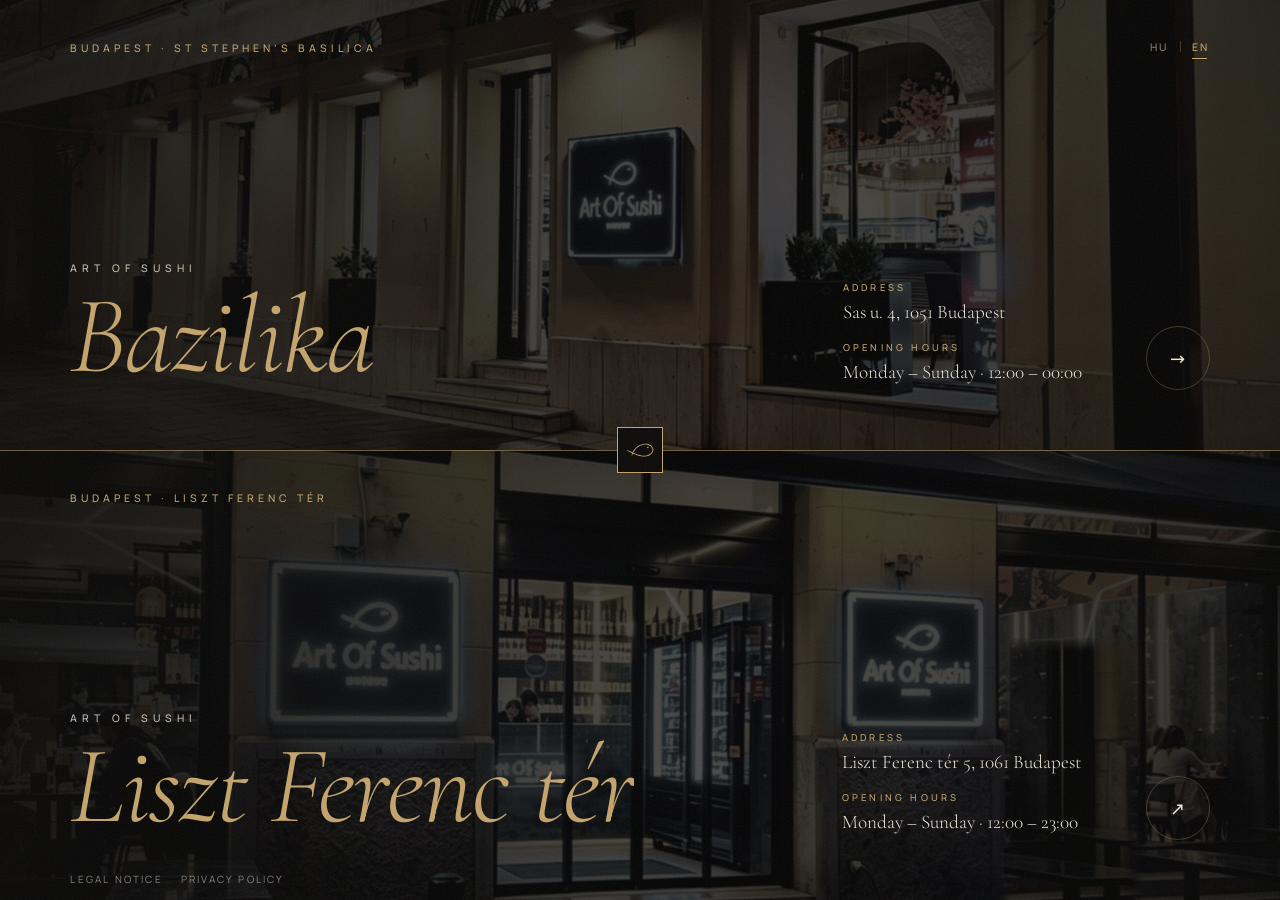
==== commit 041c037b: "Entry page: bring back the Liszt Ferenc tér shop; weekend booking slots from 28 Nov; Valentine's Day" ====
--- a/index.html
+++ b/index.html
@@ -4,7 +4,7 @@
   <meta charset="utf-8">
   <meta name="viewport" content="width=device-width, initial-scale=1, viewport-fit=cover">
   <title>Art of Sushi Bazilika · Budapest</title>
-  <meta name="description" content="Art of Sushi Bazilika – korlátlan prémium sushi a Szent István-bazilika mellett. Budapest, Sas u. 4, 1051. Nyitva minden nap 12:00–00:00.">
+  <meta name="description" data-cms-attr="content=calc.meta_entry" content="Art of Sushi Bazilika – korlátlan prémium sushi a Szent István-bazilika mellett. Budapest, Sas u. 4, 1051. Nyitva minden nap 12:00–00:00.">
   <link rel="canonical" href="https://artofsushibp.hu/">
   <meta property="og:title" content="Art of Sushi Bazilika · Budapest">
   <meta property="og:description" content="Korlátlan prémium sushi a Szent István-bazilika mellett. Sas u. 4, 1051 Budapest.">
@@ -19,7 +19,7 @@
   <link rel="preload" as="image" href="images/facade-bazilika.jpg" fetchpriority="high">
 
   <link rel="stylesheet" href="fonts/fonts.css?v=feef1cb7af">
-  <link rel="stylesheet" href="css/entry.css?v=2">
+  <link rel="stylesheet" href="css/entry.css?v=3">
   <script src="js/early.js?v=b8d6bb93be"></script>
   <script type="application/ld+json">
   {
@@ -33,68 +33,63 @@
 </head>
 <body>
 
-  <main class="stage" aria-label="Art of Sushi Bazilika">
+  <main class="entry" aria-label="Válasszon üzletet">
 
-    <!-- Homlokzat -->
-    <div class="stage__media" aria-hidden="true">
-      <img src="images/facade-bazilika.jpg" alt="" fetchpriority="high" width="2400" height="927">
+    <!-- Új üzlet -->
+    <a class="shop shop--new" href="bazilika.html" data-shop="new">
+      <span class="shop__media"><img src="images/facade-bazilika.jpg" alt="" fetchpriority="high" width="2400" height="927"></span>
+      <span class="shop__shade" aria-hidden="true"></span>
+      <span class="shop__inner">
+        <span class="shop__index"><span class="m"><span>Budapest · Szent István-bazilika</span></span></span>
+        <span class="shop__name">
+          <span class="shop__brand"><span class="m"><span>Art of Sushi</span></span></span>
+          <span class="shop__title"><span class="m"><span><em>Bazilika</em></span></span></span>
+        </span>
+        <span class="shop__info">
+          <span class="shop__row"><span class="m"><span><small>Cím</small>Sas u. 4, 1051 Budapest</span></span></span>
+          <span class="shop__row"><span class="m"><span><small>Nyitvatartás</small><span data-cms="calc.line">Hétfő – Vasárnap · 12:00 – 00:00</span></span></span></span>
+        </span>
+        <span class="shop__go" aria-hidden="true"><i>→</i></span>
+      </span>
+    </a>
+
+    <!-- Középső választóvonal -->
+    <div class="divider" aria-hidden="true">
+      <span class="divider__line"></span>
+      <span class="divider__mark"><svg class="fishmark" viewBox="276 62 304 154" aria-hidden="true" focusable="false"><path fill="currentColor" d="M 338.726562 206.339844 C 340.070312 203.355469 341.234375 200.652344 342.347656 198.0625 C 343.597656 195.5 344.71875 193.035156 345.769531 190.496094 C 346.984375 188 348.09375 185.425781 349.222656 182.621094 C 349.859375 181.242188 350.492188 179.800781 351.128906 178.28125 C 351.773438 176.765625 352.359375 175.144531 353.152344 173.5 C 353.558594 172.597656 354.0625 171.472656 354.65625 170.152344 C 355.246094 168.828125 355.898438 167.300781 356.78125 165.683594 C 357.625 164.050781 358.550781 162.257812 359.539062 160.335938 L 359.632812 160.15625 C 359.695312 160.023438 359.851562 159.769531 359.960938 159.582031 L 360.6875 158.355469 C 361.167969 157.53125 361.65625 156.703125 362.148438 155.867188 C 363.128906 154.199219 364.097656 152.484375 365.242188 150.851562 C 366.34375 149.1875 367.464844 147.503906 368.597656 145.796875 C 369.820312 144.15625 371.058594 142.492188 372.308594 140.808594 C 382.4375 127.433594 395.820312 114.582031 411.476562 104.066406 C 427.105469 93.550781 445.085938 85.460938 463.503906 81.546875 C 472.699219 79.601562 481.976562 78.601562 490.964844 78.914062 C 492.085938 78.957031 493.207031 79 494.320312 79.042969 C 495.433594 79.09375 496.535156 79.238281 497.640625 79.328125 C 498.738281 79.449219 499.84375 79.5 500.925781 79.671875 C 502.011719 79.835938 503.089844 80 504.167969 80.160156 C 508.457031 80.808594 512.5625 81.84375 516.53125 83.125 C 532.382812 88.320312 545.203125 97.824219 552.824219 107.941406 C 556.675781 112.992188 559.238281 118.164062 560.789062 122.894531 C 561.546875 125.269531 562.035156 127.535156 562.386719 129.636719 C 562.660156 131.746094 562.839844 133.699219 562.828125 135.460938 C 562.84375 138.988281 562.472656 141.738281 562.121094 143.589844 C 561.976562 144.523438 561.765625 145.21875 561.675781 145.695312 C 561.570312 146.171875 561.511719 146.417969 561.511719 146.417969 C 561.511719 146.417969 561.457031 146.660156 561.320312 147.128906 C 561.179688 147.597656 561 148.300781 560.714844 149.207031 C 560.125 151.011719 559.175781 153.65625 557.539062 156.882812 C 555.890625 160.097656 553.59375 163.925781 550.296875 167.90625 C 548.679688 169.917969 546.800781 171.953125 544.703125 173.996094 C 542.605469 176.042969 540.273438 178.085938 537.691406 180.050781 C 532.539062 183.996094 526.441406 187.726562 519.511719 190.738281 C 516.03125 192.234375 512.429688 193.582031 508.507812 194.621094 C 507.542969 194.898438 506.566406 195.179688 505.585938 195.460938 C 504.589844 195.691406 503.585938 195.925781 502.582031 196.15625 C 501.570312 196.378906 500.566406 196.652344 499.535156 196.84375 C 498.503906 197.027344 497.46875 197.210938 496.425781 197.398438 C 488.078125 198.855469 479.199219 199.5 470.0625 199.320312 C 460.925781 199.121094 451.542969 198.148438 442.125 196.554688 C 432.703125 194.972656 423.253906 192.757812 413.921875 190.0625 C 404.558594 187.441406 395.339844 184.328125 386.332031 181.019531 C 377.324219 177.714844 368.546875 174.144531 360.097656 170.441406 C 357.976562 169.53125 355.882812 168.609375 353.816406 167.660156 C 351.746094 166.71875 349.683594 165.808594 347.65625 164.859375 C 345.632812 163.910156 343.625 162.972656 341.636719 162.042969 C 339.785156 161.152344 337.953125 160.273438 336.140625 159.402344 C 327.210938 155.105469 319.957031 151.402344 316.320312 149.582031 C 302.910156 142.789062 294.574219 140.277344 281.964844 137.167969 C 291.640625 145.820312 298.414062 151.34375 311.851562 158.324219 C 315.5 160.195312 322.804688 163.945312 331.835938 168.304688 C 333.671875 169.183594 335.527344 170.074219 337.402344 170.976562 C 339.417969 171.921875 341.453125 172.875 343.507812 173.835938 C 345.5625 174.796875 347.660156 175.722656 349.757812 176.679688 C 351.859375 177.640625 353.988281 178.582031 356.144531 179.507812 C 364.738281 183.273438 373.699219 186.917969 382.914062 190.300781 C 392.128906 193.679688 401.585938 196.875 411.214844 199.570312 C 420.828125 202.34375 430.640625 204.640625 440.472656 206.296875 C 450.308594 207.957031 460.175781 208.984375 469.871094 209.1875 C 479.566406 209.375 489.085938 208.691406 498.117188 207.113281 C 499.246094 206.910156 500.367188 206.707031 501.484375 206.507812 C 502.597656 206.296875 503.695312 206.007812 504.789062 205.761719 C 505.886719 205.507812 506.972656 205.253906 508.054688 205.003906 C 509.125 204.695312 510.1875 204.390625 511.246094 204.089844 C 515.476562 202.964844 519.597656 201.429688 523.4375 199.769531 C 531.144531 196.414062 537.917969 192.273438 543.683594 187.855469 C 546.570312 185.652344 549.191406 183.355469 551.5625 181.042969 C 553.929688 178.738281 556.058594 176.425781 557.914062 174.125 C 561.671875 169.566406 564.363281 165.117188 566.300781 161.328125 C 568.226562 157.527344 569.367188 154.355469 570.074219 152.183594 C 570.417969 151.089844 570.632812 150.238281 570.800781 149.675781 C 570.964844 149.109375 571.035156 148.8125 571.035156 148.8125 C 571.035156 148.8125 571.101562 148.515625 571.234375 147.9375 C 571.347656 147.355469 571.59375 146.511719 571.773438 145.371094 C 572.203125 143.113281 572.671875 139.734375 572.652344 135.375 C 572.664062 133.199219 572.453125 130.789062 572.101562 128.171875 C 571.679688 125.570312 571.070312 122.777344 570.144531 119.875 C 568.261719 114.09375 565.15625 107.890625 560.65625 101.984375 C 551.710938 90.148438 537.316406 79.585938 519.59375 73.753906 C 501.746094 67.992188 481.222656 67.589844 461.441406 71.886719 C 441.621094 76.101562 422.535156 84.714844 405.972656 95.847656 C 389.386719 106.988281 375.210938 120.605469 364.449219 134.8125 C 363.121094 136.601562 361.789062 138.355469 360.511719 140.117188 C 359.304688 141.929688 358.113281 143.722656 356.941406 145.488281 C 355.726562 147.230469 354.695312 149.050781 353.648438 150.832031 C 353.125 151.71875 352.609375 152.601562 352.09375 153.476562 C 351.835938 153.914062 351.582031 154.351562 351.324219 154.785156 C 351.210938 154.984375 351.042969 155.257812 350.976562 155.398438 L 350.878906 155.59375 C 349.824219 157.640625 348.84375 159.554688 347.945312 161.296875 C 347.015625 163.027344 346.320312 164.660156 345.699219 166.074219 C 345.074219 167.488281 344.542969 168.695312 344.117188 169.660156 C 343.292969 171.425781 342.726562 173.183594 342.15625 174.847656 C 341.589844 176.511719 341.082031 178.109375 340.617188 179.648438 C 339.839844 182.785156 339.285156 185.71875 338.828125 188.566406 C 338.535156 191.464844 338.371094 194.292969 338.28125 197.1875 C 338.328125 200.113281 338.519531 203.125 338.726562 206.339844 "/><path fill="currentColor" stroke-width="2.997" stroke-linecap="butt" stroke-linejoin="miter" stroke="currentColor" stroke-miterlimit="10" d="M 0.00126983 0.00166563 C -0.280181 -6.037791 -10.017583 -8.508301 -13.234718 -3.387467 C -16.451853 1.729458 -10.248216 9.402892 -4.533209 7.436648 C 1.185707 5.470404 1.510157 -4.212273 -4.013308 -6.663237 " transform="matrix(0.999288, 0, 0, -0.999288, 519.787794, 109.892289)"/></svg></span>
     </div>
-    <div class="stage__shade" aria-hidden="true"></div>
-    <div class="stage__frame" aria-hidden="true"><i></i><i></i><i></i><i></i></div>
 
-    <!-- Felső sáv -->
-    <header class="top">
-      <a class="top__brand" href="bazilika.html" aria-label="Art of Sushi Bazilika">
-        <span class="top__mark"><svg class="fishmark" viewBox="276 62 304 154" aria-hidden="true" focusable="false"><path fill="currentColor" d="M 338.726562 206.339844 C 340.070312 203.355469 341.234375 200.652344 342.347656 198.0625 C 343.597656 195.5 344.71875 193.035156 345.769531 190.496094 C 346.984375 188 348.09375 185.425781 349.222656 182.621094 C 349.859375 181.242188 350.492188 179.800781 351.128906 178.28125 C 351.773438 176.765625 352.359375 175.144531 353.152344 173.5 C 353.558594 172.597656 354.0625 171.472656 354.65625 170.152344 C 355.246094 168.828125 355.898438 167.300781 356.78125 165.683594 C 357.625 164.050781 358.550781 162.257812 359.539062 160.335938 L 359.632812 160.15625 C 359.695312 160.023438 359.851562 159.769531 359.960938 159.582031 L 360.6875 158.355469 C 361.167969 157.53125 361.65625 156.703125 362.148438 155.867188 C 363.128906 154.199219 364.097656 152.484375 365.242188 150.851562 C 366.34375 149.1875 367.464844 147.503906 368.597656 145.796875 C 369.820312 144.15625 371.058594 142.492188 372.308594 140.808594 C 382.4375 127.433594 395.820312 114.582031 411.476562 104.066406 C 427.105469 93.550781 445.085938 85.460938 463.503906 81.546875 C 472.699219 79.601562 481.976562 78.601562 490.964844 78.914062 C 492.085938 78.957031 493.207031 79 494.320312 79.042969 C 495.433594 79.09375 496.535156 79.238281 497.640625 79.328125 C 498.738281 79.449219 499.84375 79.5 500.925781 79.671875 C 502.011719 79.835938 503.089844 80 504.167969 80.160156 C 508.457031 80.808594 512.5625 81.84375 516.53125 83.125 C 532.382812 88.320312 545.203125 97.824219 552.824219 107.941406 C 556.675781 112.992188 559.238281 118.164062 560.789062 122.894531 C 561.546875 125.269531 562.035156 127.535156 562.386719 129.636719 C 562.660156 131.746094 562.839844 133.699219 562.828125 135.460938 C 562.84375 138.988281 562.472656 141.738281 562.121094 143.589844 C 561.976562 144.523438 561.765625 145.21875 561.675781 145.695312 C 561.570312 146.171875 561.511719 146.417969 561.511719 146.417969 C 561.511719 146.417969 561.457031 146.660156 561.320312 147.128906 C 561.179688 147.597656 561 148.300781 560.714844 149.207031 C 560.125 151.011719 559.175781 153.65625 557.539062 156.882812 C 555.890625 160.097656 553.59375 163.925781 550.296875 167.90625 C 548.679688 169.917969 546.800781 171.953125 544.703125 173.996094 C 542.605469 176.042969 540.273438 178.085938 537.691406 180.050781 C 532.539062 183.996094 526.441406 187.726562 519.511719 190.738281 C 516.03125 192.234375 512.429688 193.582031 508.507812 194.621094 C 507.542969 194.898438 506.566406 195.179688 505.585938 195.460938 C 504.589844 195.691406 503.585938 195.925781 502.582031 196.15625 C 501.570312 196.378906 500.566406 196.652344 499.535156 196.84375 C 498.503906 197.027344 497.46875 197.210938 496.425781 197.398438 C 488.078125 198.855469 479.199219 199.5 470.0625 199.320312 C 460.925781 199.121094 451.542969 198.148438 442.125 196.554688 C 432.703125 194.972656 423.253906 192.757812 413.921875 190.0625 C 404.558594 187.441406 395.339844 184.328125 386.332031 181.019531 C 377.324219 177.714844 368.546875 174.144531 360.097656 170.441406 C 357.976562 169.53125 355.882812 168.609375 353.816406 167.660156 C 351.746094 166.71875 349.683594 165.808594 347.65625 164.859375 C 345.632812 163.910156 343.625 162.972656 341.636719 162.042969 C 339.785156 161.152344 337.953125 160.273438 336.140625 159.402344 C 327.210938 155.105469 319.957031 151.402344 316.320312 149.582031 C 302.910156 142.789062 294.574219 140.277344 281.964844 137.167969 C 291.640625 145.820312 298.414062 151.34375 311.851562 158.324219 C 315.5 160.195312 322.804688 163.945312 331.835938 168.304688 C 333.671875 169.183594 335.527344 170.074219 337.402344 170.976562 C 339.417969 171.921875 341.453125 172.875 343.507812 173.835938 C 345.5625 174.796875 347.660156 175.722656 349.757812 176.679688 C 351.859375 177.640625 353.988281 178.582031 356.144531 179.507812 C 364.738281 183.273438 373.699219 186.917969 382.914062 190.300781 C 392.128906 193.679688 401.585938 196.875 411.214844 199.570312 C 420.828125 202.34375 430.640625 204.640625 440.472656 206.296875 C 450.308594 207.957031 460.175781 208.984375 469.871094 209.1875 C 479.566406 209.375 489.085938 208.691406 498.117188 207.113281 C 499.246094 206.910156 500.367188 206.707031 501.484375 206.507812 C 502.597656 206.296875 503.695312 206.007812 504.789062 205.761719 C 505.886719 205.507812 506.972656 205.253906 508.054688 205.003906 C 509.125 204.695312 510.1875 204.390625 511.246094 204.089844 C 515.476562 202.964844 519.597656 201.429688 523.4375 199.769531 C 531.144531 196.414062 537.917969 192.273438 543.683594 187.855469 C 546.570312 185.652344 549.191406 183.355469 551.5625 181.042969 C 553.929688 178.738281 556.058594 176.425781 557.914062 174.125 C 561.671875 169.566406 564.363281 165.117188 566.300781 161.328125 C 568.226562 157.527344 569.367188 154.355469 570.074219 152.183594 C 570.417969 151.089844 570.632812 150.238281 570.800781 149.675781 C 570.964844 149.109375 571.035156 148.8125 571.035156 148.8125 C 571.035156 148.8125 571.101562 148.515625 571.234375 147.9375 C 571.347656 147.355469 571.59375 146.511719 571.773438 145.371094 C 572.203125 143.113281 572.671875 139.734375 572.652344 135.375 C 572.664062 133.199219 572.453125 130.789062 572.101562 128.171875 C 571.679688 125.570312 571.070312 122.777344 570.144531 119.875 C 568.261719 114.09375 565.15625 107.890625 560.65625 101.984375 C 551.710938 90.148438 537.316406 79.585938 519.59375 73.753906 C 501.746094 67.992188 481.222656 67.589844 461.441406 71.886719 C 441.621094 76.101562 422.535156 84.714844 405.972656 95.847656 C 389.386719 106.988281 375.210938 120.605469 364.449219 134.8125 C 363.121094 136.601562 361.789062 138.355469 360.511719 140.117188 C 359.304688 141.929688 358.113281 143.722656 356.941406 145.488281 C 355.726562 147.230469 354.695312 149.050781 353.648438 150.832031 C 353.125 151.71875 352.609375 152.601562 352.09375 153.476562 C 351.835938 153.914062 351.582031 154.351562 351.324219 154.785156 C 351.210938 154.984375 351.042969 155.257812 350.976562 155.398438 L 350.878906 155.59375 C 349.824219 157.640625 348.84375 159.554688 347.945312 161.296875 C 347.015625 163.027344 346.320312 164.660156 345.699219 166.074219 C 345.074219 167.488281 344.542969 168.695312 344.117188 169.660156 C 343.292969 171.425781 342.726562 173.183594 342.15625 174.847656 C 341.589844 176.511719 341.082031 178.109375 340.617188 179.648438 C 339.839844 182.785156 339.285156 185.71875 338.828125 188.566406 C 338.535156 191.464844 338.371094 194.292969 338.28125 197.1875 C 338.328125 200.113281 338.519531 203.125 338.726562 206.339844 "/><path fill="currentColor" stroke-width="2.997" stroke-linecap="butt" stroke-linejoin="miter" stroke="currentColor" stroke-miterlimit="10" d="M 0.00126983 0.00166563 C -0.280181 -6.037791 -10.017583 -8.508301 -13.234718 -3.387467 C -16.451853 1.729458 -10.248216 9.402892 -4.533209 7.436648 C 1.185707 5.470404 1.510157 -4.212273 -4.013308 -6.663237 " transform="matrix(0.999288, 0, 0, -0.999288, 519.787794, 109.892289)"/></svg></span>
-        <span class="top__word"><span class="m"><span>Art of Sushi</span></span></span>
-      </a>
-      <div class="lang" role="group" aria-label="Nyelv / Language"><button type="button" data-lang="hu" aria-pressed="true" lang="hu">HU</button><span aria-hidden="true"></span><button type="button" data-lang="en" aria-pressed="false" lang="en">EN</button></div>
-    </header>
-
-    <!-- Függőleges japán felirat -->
-    <div class="vert" aria-hidden="true"><span class="vert__line"></span><span class="vert__jp jp">寿司の芸術</span><span class="vert__no">No. 4</span></div>
-
-    <!-- Cím -->
-    <section class="hero">
-      <p class="hero__eyebrow"><span class="m"><span>Budapest · Szent István-bazilika</span></span></p>
-      <h1 class="hero__title">
-        <span class="hero__brand"><span class="m"><span>Art of Sushi</span></span></span>
-        <span class="hero__name"><span class="m"><span><em>Bazilika</em></span></span></span>
-      </h1>
-      <p class="hero__lead"><span class="m"><span>Korlátlan prémium sushi,</span></span> <span class="m"><span>a Bazilika árnyékában.</span></span></p>
-      <div class="hero__cta">
-        <a class="btn btn--enter" href="bazilika.html" data-go>
-          <span class="btn__ring" aria-hidden="true"><i>→</i></span>
-          <span class="btn__label">Belépés</span>
-        </a>
-        <a class="btn btn--line" href="bazilika.html#foglalas" data-go><span>Asztalfoglalás</span></a>
-      </div>
-    </section>
-
-    <!-- Alsó sáv -->
-    <footer class="info">
-      <dl class="info__facts">
-        <div><dt>Cím</dt><dd><a href="https://maps.google.com/?q=Art+of+Sushi+Bazilika,+Sas+u.+4,+1051+Budapest" target="_blank" rel="noopener">Sas u. 4, 1051 Budapest</a></dd></div>
-        <div><dt>Nyitvatartás</dt><dd>Hétfő – Vasárnap · 12:00 – 00:00</dd></div>
-        <div><dt>Telefon</dt><dd><a href="tel:+36305161606">+36 30 516 1606</a></dd></div>
-      </dl>
-      <div class="info__side">
-        <nav class="info__social" aria-label="Közösségi média">
-          <a href="https://www.instagram.com/artofsushibazilika" target="_blank" rel="noopener">Instagram</a>
-          <a href="https://www.facebook.com/ArtOfSushiBazilika" target="_blank" rel="noopener">Facebook</a>
-          <a href="https://www.tiktok.com/@artofsushi_bazilika" target="_blank" rel="noopener">TikTok</a>
-        </nav>
-        <nav class="info__legal" aria-label="Jogi információk"><a href="impresszum.html">Impresszum</a><a href="adatkezeles.html">Adatkezelési tájékoztató</a></nav>
-      </div>
-    </footer>
+    <!-- Régi üzlet -->
+    <a class="shop shop--old" href="https://artofsushi.hu/" data-shop="old">
+      <span class="shop__media"><img src="images/facade-liszt.jpg" alt="" width="2400" height="1025"></span>
+      <span class="shop__shade" aria-hidden="true"></span>
+      <span class="shop__inner">
+        <span class="shop__index"><span class="m"><span>Budapest · Liszt Ferenc tér</span></span></span>
+        <span class="shop__name">
+          <span class="shop__brand"><span class="m"><span>Art of Sushi</span></span></span>
+          <span class="shop__title"><span class="m"><span><em>Liszt Ferenc tér</em></span></span></span>
+        </span>
+        <span class="shop__info">
+          <span class="shop__row"><span class="m"><span><small>Cím</small>Liszt Ferenc tér 5, 1061 Budapest</span></span></span>
+          <span class="shop__row"><span class="m"><span><small>Nyitvatartás</small>Hétfő – Vasárnap · 12:00 – 23:00</span></span></span>
+        </span>
+        <span class="shop__go" aria-hidden="true"><i>↗</i></span>
+      </span>
+    </a>
 
   </main>
+
+  <!-- Nyelvváltó -->
+  <div class="entry-lang"><div class="lang" role="group" aria-label="Nyelv / Language"><button type="button" data-lang="hu" aria-pressed="true" lang="hu">HU</button><span aria-hidden="true"></span><button type="button" data-lang="en" aria-pressed="false" lang="en">EN</button></div></div>
+
+  <!-- Jogi linkek -->
+  <nav class="entry-legal" aria-label="Jogi információk"><a href="impresszum.html">Impresszum</a><a href="adatkezeles.html">Adatkezelési tájékoztató</a></nav>
 
   <!-- Átmenet -->
   <div class="curtain" aria-hidden="true"></div>
 
   <script src="js/content-i18n.js?v=18daadabd7"></script>
-  <script src="js/i18n.js?v=87460ef37c"></script>
-  <script src="js/entry.js?v=2"></script>
+  <script src="js/i18n.js?v=c0d86544c5"></script>
+  <script src="js/entry.js?v=3"></script>
 </body>
 </html>
--- a/css/entry.css
+++ b/css/entry.css
@@ -1,56 +1,106 @@
-/* Art of Sushi Bazilika — kezdőlap (egy üzlet, teljes képernyős homlokzat) */
+/* Art of Sushi — üzletválasztó kezdőlap */
 :root{
   --bg:#0b0a09; --text:#ede6d9; --text-2:#c8c0b2; --muted:#8a8274;
-  --gold:#c4a46c; --gold-2:#e2c995; --line:rgba(196,164,108,.32); --hair:rgba(237,230,217,.14);
+  --gold:#c4a46c; --line:rgba(196,164,108,.3);
   --f-display:"Cormorant Garamond","Times New Roman",serif;
   --f-body:"Manrope",system-ui,sans-serif;
   --f-jp:"Noto Serif JP",serif;
-  --pad:clamp(22px,5vw,88px);
-  --frame:clamp(10px,1.4vw,22px);
+  --pad:clamp(22px,5.5vw,96px);
   --ease:cubic-bezier(.19,1,.22,1); --ease-io:cubic-bezier(.77,0,.18,1);
 }
 *,*::before,*::after{box-sizing:border-box}
-html,body{margin:0;min-height:100%;background:var(--bg);color:var(--text)}
-body{font:300 15px/1.6 var(--f-body);-webkit-font-smoothing:antialiased;overflow-x:hidden}
+html,body{margin:0;height:100%;background:var(--bg);color:var(--text);overflow:hidden}
+body{font:300 15px/1.6 var(--f-body);-webkit-font-smoothing:antialiased}
 body::after{content:"";position:fixed;inset:0;pointer-events:none;z-index:50;opacity:.07;
   background-image:url("data:image/svg+xml,%3Csvg xmlns='http://www.w3.org/2000/svg' width='160' height='160'%3E%3Cfilter id='n'%3E%3CfeTurbulence type='fractalNoise' baseFrequency='.9' numOctaves='3' stitchTiles='stitch'/%3E%3C/filter%3E%3Crect width='100%25' height='100%25' filter='url(%23n)'/%3E%3C/svg%3E")}
 img{display:block}
-a{color:inherit}
-em{font-style:italic;font-weight:300}
+em{font-style:italic;font-weight:300;color:var(--gold)}
 .jp{font-family:var(--f-jp);font-weight:300}
-:focus-visible{outline:1px solid var(--gold);outline-offset:4px}
-.m{display:inline-block;overflow:hidden;vertical-align:top;padding-bottom:.1em}
+:focus-visible{outline:1px solid var(--gold);outline-offset:-6px}
+.m{display:inline-block;overflow:hidden;vertical-align:top;padding-bottom:.08em}
 .m>span{display:inline-block}
-.fishmark{display:block;width:100%;height:auto;color:var(--gold);overflow:visible}
 
-/* ---------- Színpad ---------- */
-.stage{position:relative;min-height:100vh;min-height:100svh;display:grid;
-  grid-template-rows:auto 1fr auto;overflow:hidden;isolation:isolate}
-.stage__media{position:absolute;inset:0;z-index:-2;overflow:hidden}
-.stage__media img{width:100%;height:100%;object-fit:cover;object-position:50% 55%;
-  transform:scale(1.04) translate3d(var(--px,0px),var(--py,0px),0);filter:brightness(.62) saturate(.92) contrast(1.04)}
-.stage__shade{position:absolute;inset:0;z-index:-1;pointer-events:none;background:
-  radial-gradient(120% 90% at 70% 40%,transparent 0%,rgba(11,10,9,.25) 45%,rgba(11,10,9,.8) 100%),
-  linear-gradient(90deg,rgba(11,10,9,.92) 0%,rgba(11,10,9,.6) 34%,rgba(11,10,9,.08) 64%,rgba(11,10,9,.35) 100%),
-  linear-gradient(0deg,rgba(11,10,9,.95) 0%,rgba(11,10,9,0) 32%)}
+/* ---------- Váz ---------- */
+.entry{position:fixed;inset:0;display:flex;flex-direction:column}
+.shop{position:relative;flex:1 1 0;min-height:0;overflow:hidden;text-decoration:none;color:inherit;display:block;
+  transition:flex-grow 1.2s var(--ease-io)}
+.shop__media{position:absolute;inset:0;overflow:hidden;will-change:clip-path}
+.shop__media img{width:100%;height:100%;object-fit:cover;transform:scale(1.06) translate3d(0,var(--py,0px),0);filter:brightness(.5) saturate(.9);
+  transition:filter 1.2s var(--ease),transform 1.6s var(--ease)}
+.shop__shade{position:absolute;inset:0;pointer-events:none;background:linear-gradient(90deg,rgba(11,10,9,.85) 0%,rgba(11,10,9,.35) 55%,rgba(11,10,9,.6) 100%)}
+.shop__inner{position:absolute;inset:0;display:grid;grid-template-columns:1fr auto auto;align-items:end;gap:clamp(24px,5vw,90px);
+  padding:0 var(--pad) clamp(26px,6vh,64px)}
+.shop__index{position:absolute;top:clamp(22px,4.5vh,44px);left:var(--pad);font:500 10.5px var(--f-body);letter-spacing:.38em;text-transform:uppercase;color:var(--gold)}
+.shop__name{display:flex;flex-direction:column}
+.shop__brand{font:500 10.5px var(--f-body);letter-spacing:.46em;text-transform:uppercase;color:var(--text-2);margin-bottom:10px}
+.shop__title{font:300 clamp(56px,8.6vw,150px)/.92 var(--f-display);letter-spacing:-.015em;white-space:nowrap}
+.shop__info{display:flex;flex-direction:column;gap:14px;padding-bottom:10px}
+.shop__row{font:300 clamp(17px,1.5vw,22px)/1.3 var(--f-display);color:var(--text)}
+.shop__row small{display:block;font:500 9.5px var(--f-body);letter-spacing:.34em;text-transform:uppercase;color:var(--gold);margin-bottom:6px}
+.shop__go{width:clamp(56px,5vw,74px);height:clamp(56px,5vw,74px);border-radius:50%;border:1px solid var(--line);display:grid;place-items:center;margin-bottom:6px;position:relative;overflow:hidden;
+  transition:border-color .8s var(--ease),transform 1s var(--ease)}
+.shop__go::before{content:"";position:absolute;inset:0;border-radius:50%;background:var(--gold);transform:scale(0);transition:transform .8s var(--ease)}
+.shop__go i{position:relative;font-style:normal;font-size:18px;color:var(--text);transition:color .6s,transform .8s var(--ease)}
 
-/* passe-partout: vékony arany keret a kép körül */
-.stage__frame{position:absolute;inset:var(--frame);z-index:1;pointer-events:none}
-.stage__frame i{position:absolute;background:var(--line)}
-.stage__frame i:nth-child(1),.stage__frame i:nth-child(3){left:0;right:0;height:1px}
-.stage__frame i:nth-child(2),.stage__frame i:nth-child(4){top:0;bottom:0;width:1px}
-.stage__frame i:nth-child(1){top:0;transform-origin:left}
-.stage__frame i:nth-child(2){right:0;transform-origin:top}
-.stage__frame i:nth-child(3){bottom:0;transform-origin:right}
-.stage__frame i:nth-child(4){left:0;transform-origin:bottom}
+/* ---------- Választóvonal ---------- */
+.divider{position:relative;flex:0 0 0;z-index:5;pointer-events:none}
+.divider__line{position:absolute;left:0;right:0;top:-.5px;height:1px;background:var(--gold);opacity:.55;transform:scaleX(0);transition:transform 1.3s var(--ease-io) .15s,opacity .6s}
+.divider__mark{position:absolute;left:50%;top:0;width:46px;height:46px;margin:-23px 0 0 -23px;display:grid;place-items:center;background:var(--bg);border:1px solid var(--gold);color:var(--gold);font-size:19px;padding:0 8px;
+  opacity:0;transform:scale(.6) rotate(-8deg);transition:opacity 1s var(--ease) .9s,transform 1.2s var(--ease) .9s}
 
-/* ---------- Felső sáv ---------- */
-.top{position:relative;z-index:3;display:flex;align-items:center;justify-content:space-between;
-  padding:calc(var(--frame) + clamp(18px,3.4vh,34px)) var(--pad) 0}
-.top__brand{display:flex;align-items:center;gap:14px;text-decoration:none}
-.top__mark{width:42px;display:block}
-.top__word{font:500 10.5px var(--f-body);letter-spacing:.46em;text-transform:uppercase;color:var(--text-2)}
+/* ---------- Nyitó animáció ---------- */
+.js .shop--new .shop__media{clip-path:inset(100% 0 0 0)}
+.js .shop--old .shop__media{clip-path:inset(0 0 100% 0)}
+.shop__media{transition:clip-path 1.6s var(--ease-io) .75s}
+.js .shop__media img{transform:scale(1.3)}
+.js .shop .m>span{transform:translateY(110%);transition:transform 1.5s var(--ease)}
+.js .shop__go{opacity:0;transform:scale(.7)}
+.js .shop__shade{opacity:0;transition:opacity 1.4s var(--ease) 1s}
 
+.ready .divider__line{transform:scaleX(1)}
+.ready .divider__mark{opacity:1;transform:none}
+.ready .shop .shop__media{clip-path:inset(0 0 0 0)}
+.ready .shop .shop__media img{transform:scale(1.06) translate3d(0,var(--py,0px),0)}
+.ready .shop__shade{opacity:1}
+.ready .shop .m>span{transform:none}
+.ready .shop__go{opacity:1;transform:none;transition:opacity 1s var(--ease) 1.9s,transform 1.2s var(--ease) 1.9s,border-color .8s var(--ease)}
+.ready .shop--new .m>span{transition-delay:1.35s}
+.ready .shop--new .shop__title .m>span{transition-delay:1.45s}
+.ready .shop--new .shop__row:nth-child(1) .m>span{transition-delay:1.6s}
+.ready .shop--new .shop__row:nth-child(2) .m>span{transition-delay:1.68s}
+.ready .shop--old .m>span{transition-delay:1.5s}
+.ready .shop--old .shop__title .m>span{transition-delay:1.6s}
+.ready .shop--old .shop__row:nth-child(1) .m>span{transition-delay:1.75s}
+.ready .shop--old .shop__row:nth-child(2) .m>span{transition-delay:1.83s}
+/* a nyitás után a hover-átmenetek ne várjanak */
+.settled .shop .m>span{transition-delay:0s!important}
+.settled .shop__go{transition:border-color .8s var(--ease),transform 1s var(--ease)}
+
+/* ---------- Hover (egér) ---------- */
+@media (hover:hover) and (pointer:fine){
+  .settled .shop:hover{flex-grow:1.32}
+  .settled .entry:hover .shop:not(:hover) .shop__media img{filter:brightness(.28) saturate(.6)}
+  .settled .shop:hover .shop__media img{filter:brightness(.72) saturate(1);transform:scale(1.02) translate3d(0,var(--py,0px),0)}
+  .settled .shop:hover .shop__go{border-color:var(--gold);transform:scale(1.08)}
+  .settled .shop:hover .shop__go::before{transform:scale(1)}
+  .settled .shop:hover .shop__go i{color:var(--bg);transform:translateX(3px)}
+  .settled .shop--old:hover .shop__go i{transform:translate(2px,-2px)}
+}
+.settled .shop:focus-visible .shop__go::before{transform:scale(1)}
+.settled .shop:focus-visible .shop__go i{color:var(--bg)}
+
+/* ---------- Kilépés ---------- */
+.leaving .shop{transition:flex-grow 1.15s cubic-bezier(.55,0,.15,1)}
+.leaving .shop.is-chosen{flex-grow:6}
+.leaving .shop:not(.is-chosen){flex-grow:.0001}
+.leaving .shop .m>span{transform:translateY(-110%);transition:transform .9s var(--ease-io)!important;transition-delay:0s!important}
+.leaving .shop__go,.leaving .divider__mark{opacity:0;transition:opacity .5s!important}
+.leaving .divider__line{opacity:0}
+.leaving .shop.is-chosen .shop__media img{transform:scale(1.12);filter:brightness(.45)}
+.curtain{position:fixed;inset:0;z-index:40;background:var(--bg);opacity:0;pointer-events:none;transition:opacity .55s var(--ease) .75s}
+.leaving .curtain{opacity:1;pointer-events:auto}
+
+/* ---------- Nyelvváltó ---------- */
 .lang{display:inline-flex;align-items:center;gap:11px;font:500 10.5px/1 var(--f-body);letter-spacing:.24em}
 .lang button{position:relative;background:none;border:0;margin:0;padding:7px 0;color:var(--muted);font:inherit;letter-spacing:inherit;cursor:pointer;transition:color .5s var(--ease)}
 .lang button:hover{color:var(--text)}
@@ -58,138 +108,37 @@
 .lang button::after{content:"";position:absolute;left:0;right:.24em;bottom:0;height:1px;background:var(--gold);transform:scaleX(0);transform-origin:left;transition:transform .7s var(--ease)}
 .lang button[aria-pressed="true"]::after{transform:none}
 .lang span{width:1px;height:11px;background:var(--line)}
-
-/* ---------- Függőleges felirat ---------- */
-.vert{position:absolute;z-index:2;right:calc(var(--pad) - 4px);top:50%;transform:translateY(-50%);
-  display:flex;flex-direction:column;align-items:center;gap:18px;color:var(--gold)}
-.vert__line{width:1px;height:clamp(50px,10vh,110px);background:linear-gradient(var(--gold),transparent);transform-origin:top}
-.vert__jp{writing-mode:vertical-rl;font-size:clamp(15px,1.25vw,19px);letter-spacing:.55em;color:var(--gold-2);opacity:.9}
-.vert__no{writing-mode:vertical-rl;font:500 9px var(--f-body);letter-spacing:.4em;text-transform:uppercase;color:var(--muted)}
-
-/* ---------- Cím ---------- */
-.hero{position:relative;z-index:2;align-self:center;padding:clamp(30px,6vh,70px) var(--pad);max-width:min(1100px,100%)}
-.hero__eyebrow{margin:0 0 clamp(18px,3vh,30px);font:500 10.5px var(--f-body);letter-spacing:.42em;text-transform:uppercase;color:var(--gold);
-  display:flex;align-items:center;gap:16px}
-.hero__eyebrow::before{content:"";width:46px;height:1px;background:var(--gold);transform-origin:left}
-.hero__title{margin:0;font-weight:300}
-.hero__brand{display:block;font:300 clamp(22px,2.4vw,36px)/1 var(--f-display);letter-spacing:.32em;text-transform:uppercase;color:var(--text);margin:0 0 .1em .08em}
-.hero__name{display:block;font:300 clamp(84px,13.5vw,232px)/.86 var(--f-display);letter-spacing:-.02em;margin-left:-.04em}
-.hero__name em{background:linear-gradient(100deg,#b8935a 0%,#e9d3a2 38%,#c4a46c 62%,#8e6f3e 100%);-webkit-background-clip:text;background-clip:text;color:transparent;padding-right:.08em}
-.hero__lead{margin:clamp(20px,3.2vh,34px) 0 0;font:300 italic clamp(19px,1.8vw,27px)/1.35 var(--f-display);color:var(--text-2);max-width:30ch}
-.hero__cta{display:flex;align-items:center;flex-wrap:wrap;gap:clamp(22px,3vw,42px);margin-top:clamp(30px,5vh,52px)}
-
-.btn{display:inline-flex;align-items:center;text-decoration:none;font:500 11px var(--f-body);letter-spacing:.32em;text-transform:uppercase;color:var(--text)}
-.btn--enter{gap:20px}
-.btn__ring{position:relative;width:clamp(62px,5.4vw,82px);height:clamp(62px,5.4vw,82px);border-radius:50%;border:1px solid var(--gold);display:grid;place-items:center;overflow:hidden;
-  transition:transform 1s var(--ease)}
-.btn__ring::before{content:"";position:absolute;inset:0;border-radius:50%;background:var(--gold);transform:scale(0);transition:transform .8s var(--ease)}
-.btn__ring i{position:relative;font-style:normal;font-size:19px;color:var(--text);transition:color .6s,transform .8s var(--ease)}
-.btn__label{position:relative}
-.btn--line{position:relative;padding:8px 0;color:var(--text-2)}
-.btn--line::after{content:"";position:absolute;left:0;right:.32em;bottom:0;height:1px;background:var(--gold);transform-origin:right;transition:transform .8s var(--ease)}
-.btn:hover .btn__ring,.btn:focus-visible .btn__ring{transform:scale(1.06)}
-.btn:hover .btn__ring::before,.btn:focus-visible .btn__ring::before{transform:scale(1)}
-.btn:hover .btn__ring i,.btn:focus-visible .btn__ring i{color:var(--bg);transform:translateX(3px)}
-.btn--line:hover{color:var(--text)}
-.btn--line:hover::after{animation:sweep .9s var(--ease)}
-@keyframes sweep{0%{transform:scaleX(1);transform-origin:right}45%{transform:scaleX(0);transform-origin:right}46%{transform-origin:left}100%{transform:scaleX(1);transform-origin:left}}
-
-/* ---------- Alsó sáv ---------- */
-.info{position:relative;z-index:3;display:flex;align-items:flex-end;justify-content:space-between;gap:30px;
-  margin:0 calc(var(--frame) + 1px);padding:clamp(20px,3vh,30px) calc(var(--pad) - var(--frame)) calc(clamp(18px,3.2vh,32px) + env(safe-area-inset-bottom,0px));
-  border-top:1px solid var(--hair)}
-.info__facts{display:flex;gap:clamp(26px,4.5vw,76px);margin:0}
-.info__facts div{min-width:0}
-.info__facts dt{font:500 9.5px var(--f-body);letter-spacing:.34em;text-transform:uppercase;color:var(--gold);margin-bottom:7px}
-.info__facts dd{margin:0;font:300 clamp(16px,1.35vw,20px)/1.3 var(--f-display);color:var(--text)}
-.info__facts a{text-decoration:none;background:linear-gradient(var(--gold),var(--gold)) 0 100%/0 1px no-repeat;transition:background-size .7s var(--ease)}
-.info__facts a:hover{background-size:100% 1px}
-.info__side{display:flex;flex-direction:column;align-items:flex-end;gap:12px}
-.info__social,.info__legal{display:flex;gap:20px}
-.info__social a{font:500 10px var(--f-body);letter-spacing:.26em;text-transform:uppercase;text-decoration:none;color:var(--text-2);transition:color .4s}
-.info__legal a{font:400 9.5px var(--f-body);letter-spacing:.2em;text-transform:uppercase;text-decoration:none;color:rgba(237,230,217,.45);transition:color .4s}
-.info__social a:hover,.info__legal a:hover{color:var(--gold)}
-
-/* ---------- Nyitó animáció ---------- */
-.js .stage__media{clip-path:inset(46% 0 46% 0)}
-.js .stage__media img{transform:scale(1.22)}
-.stage__media{transition:clip-path 1.9s var(--ease-io) .2s}
-.stage__media img{transition:transform 3.4s var(--ease) .2s,filter 1.4s var(--ease)}
-.js .stage__frame i{transform:scale(0);transition:transform 1.6s var(--ease-io) 1s}
-.js .m>span{transform:translateY(110%);transition:transform 1.5s var(--ease)}
-.js .hero__eyebrow::before,.js .vert__line{transform:scale(0);transition:transform 1.4s var(--ease-io) 1.3s}
-.js .top__mark,.js .lang,.js .vert__jp,.js .vert__no,.js .btn,.js .info{opacity:0;transition:opacity 1.4s var(--ease)}
-.js .btn{transform:translateY(14px);transition:opacity 1.2s var(--ease),transform 1.2s var(--ease)}
-
-.ready .stage__media{clip-path:inset(0 0 0 0)}
-.ready .stage__media img{transform:scale(1.04) translate3d(var(--px,0px),var(--py,0px),0)}
-.ready .stage__frame i{transform:none}
-.ready .m>span{transform:none}
-.ready .hero__eyebrow::before,.ready .vert__line{transform:none}
-.ready .top__mark,.ready .lang,.ready .vert__jp,.ready .vert__no,.ready .btn,.ready .info{opacity:1;transform:none}
-.ready .top__word .m>span{transition-delay:1.2s}
-.ready .top__mark,.ready .lang{transition-delay:1.3s}
-.ready .hero__eyebrow .m>span{transition-delay:1.25s}
-.ready .hero__brand .m>span{transition-delay:1.35s}
-.ready .hero__name .m>span{transition-delay:1.45s;transition-duration:1.8s}
-.ready .hero__lead .m:nth-child(1)>span{transition-delay:1.7s}
-.ready .hero__lead .m:nth-child(2)>span{transition-delay:1.78s}
-.ready .btn--enter{transition-delay:1.95s}
-.ready .btn--line{transition-delay:2.05s}
-.ready .vert__jp,.ready .vert__no{transition-delay:1.9s}
-.ready .info{transition-delay:2.1s}
-/* a nyitás után a hover / mozgás ne várjon */
-.settled .stage__media img{transition:transform 1.6s var(--ease),filter 1.4s var(--ease)}
-.settled .btn{transition:opacity .6s,transform .6s;transition-delay:0s!important}
-.settled .m>span{transition-delay:0s!important}
-
-/* ---------- Kilépés ---------- */
-.leaving .m>span{transform:translateY(-110%);transition:transform .8s var(--ease-io)!important;transition-delay:0s!important}
-.leaving .btn,.leaving .info,.leaving .vert,.leaving .lang,.leaving .top__mark{opacity:0!important;transition:opacity .45s!important}
-.leaving .stage__media img{transform:scale(1.14);filter:brightness(.35) saturate(.8);transition:transform 1.4s var(--ease-io),filter 1s var(--ease)!important}
-.curtain{position:fixed;inset:0;z-index:40;background:var(--bg);opacity:0;pointer-events:none;transition:opacity .6s var(--ease) .55s}
-.leaving .curtain{opacity:1;pointer-events:auto}
-
-/* nyelvváltás */
-.lang-fade .hero,.lang-fade .info{transition:opacity .34s var(--ease)}
-.lang-out .hero,.lang-out .info{opacity:0}
-
-/* ---------- Tablet ---------- */
-@media (max-width:1020px){
-  .info{flex-direction:column;align-items:flex-start;gap:22px}
-  .info__side{align-items:flex-start;flex-direction:row;flex-wrap:wrap;justify-content:space-between;width:100%}
-}
+.entry-lang{position:fixed;z-index:30;top:calc(clamp(22px,4.5vh,44px) - 7px);right:var(--pad);opacity:0;transition:opacity 1.2s var(--ease) 2s}
+.ready .entry-lang{opacity:1}
+.settled .entry-lang{transition-delay:0s}
+.leaving .entry-lang{opacity:0;transition:opacity .4s}
+.entry-legal{position:fixed;z-index:30;left:var(--pad);bottom:calc(14px + env(safe-area-inset-bottom,0px));display:flex;gap:18px;font:400 10px var(--f-body);letter-spacing:.22em;text-transform:uppercase;opacity:0;transition:opacity 1.2s var(--ease) 2s}
+.entry-legal a{color:rgba(237,230,217,.55);text-decoration:none}
+.entry-legal a:hover,.entry-legal a:focus-visible{color:var(--gold)}
+.ready .entry-legal{opacity:1}
+.leaving .entry-legal{opacity:0;transition:opacity .4s}
+.lang-fade .shop__inner{transition:opacity .34s var(--ease)}
+.lang-out .shop__inner{opacity:0}
 
 /* ---------- Mobil ---------- */
-@media (max-width:700px){
-  :root{--frame:10px}
-  /* a homlokzat a képernyő felső részén, a cégtábla a szöveg fölött látszik */
-  .stage__media{bottom:44%;-webkit-mask-image:linear-gradient(#000 70%,transparent);mask-image:linear-gradient(#000 70%,transparent)}
-  .stage__media img{object-position:47% 50%;filter:brightness(.7) saturate(.92) contrast(1.04)}
-  .stage__shade{background:
-    linear-gradient(180deg,rgba(11,10,9,.6) 0%,rgba(11,10,9,0) 18%,rgba(11,10,9,0) 34%,rgba(11,10,9,.75) 52%,rgba(11,10,9,1) 66%)}
-  .top__mark{width:34px}
-  .top__word{font-size:9.5px;letter-spacing:.38em}
-  .vert{top:calc(var(--frame) + 86px);transform:none;right:calc(var(--pad) - 2px);gap:12px}
-  .vert__line{height:36px}
-  .vert__jp{font-size:13px}
-  .vert__no{display:none}
-  .hero{align-self:end;padding-top:44vh;padding-bottom:24px}
-  .hero__eyebrow{font-size:9.5px;letter-spacing:.3em;gap:12px}
-  .hero__eyebrow::before{width:28px}
-  .hero__brand{font-size:19px;letter-spacing:.28em}
-  .hero__name{font-size:clamp(64px,22vw,110px)}
-  .hero__lead{font-size:19px}
-  .hero__cta{gap:26px;margin-top:28px}
-  .btn__ring{width:58px;height:58px}
-  .info{padding-top:20px;gap:18px}
-  .info__facts{flex-direction:column;gap:14px}
-  .info__facts dd{font-size:17px}
-  .info__side{flex-direction:column;gap:12px}
-  .info__legal{gap:16px}
+@media (max-width:760px){
+  .shop__inner{grid-template-columns:1fr auto;grid-template-rows:auto auto;align-content:end;row-gap:18px;padding-bottom:clamp(22px,4vh,40px)}
+  .shop__name{grid-column:1 / -1;grid-row:1}
+  .shop__go{grid-column:2;grid-row:2;align-self:end;width:44px;height:44px;margin:0}
+  .shop__go i{font-size:15px}
+  .shop__info{grid-column:1;grid-row:2;gap:10px;padding-bottom:0}
+  .shop__title{font-size:clamp(42px,12.6vw,84px)}
+  .shop__row{font-size:16px}
+  .shop__brand{margin-bottom:6px;font-size:9.5px}
+  .shop__index{font-size:9.5px;letter-spacing:.3em}
+  .shop__media img{object-position:center}
+  .shop--new .shop__media img{object-position:26% 50%}
+  .shop--old .shop__media img{object-position:50% 50%}
 }
 
 /* ---------- Csökkentett mozgás ---------- */
 @media (prefers-reduced-motion:reduce){
   *,*::before,*::after{transition-duration:.01ms!important;transition-delay:0s!important;animation:none!important}
 }
+
+.fishmark{display:block;width:100%;height:auto;color:var(--gold);overflow:visible}
